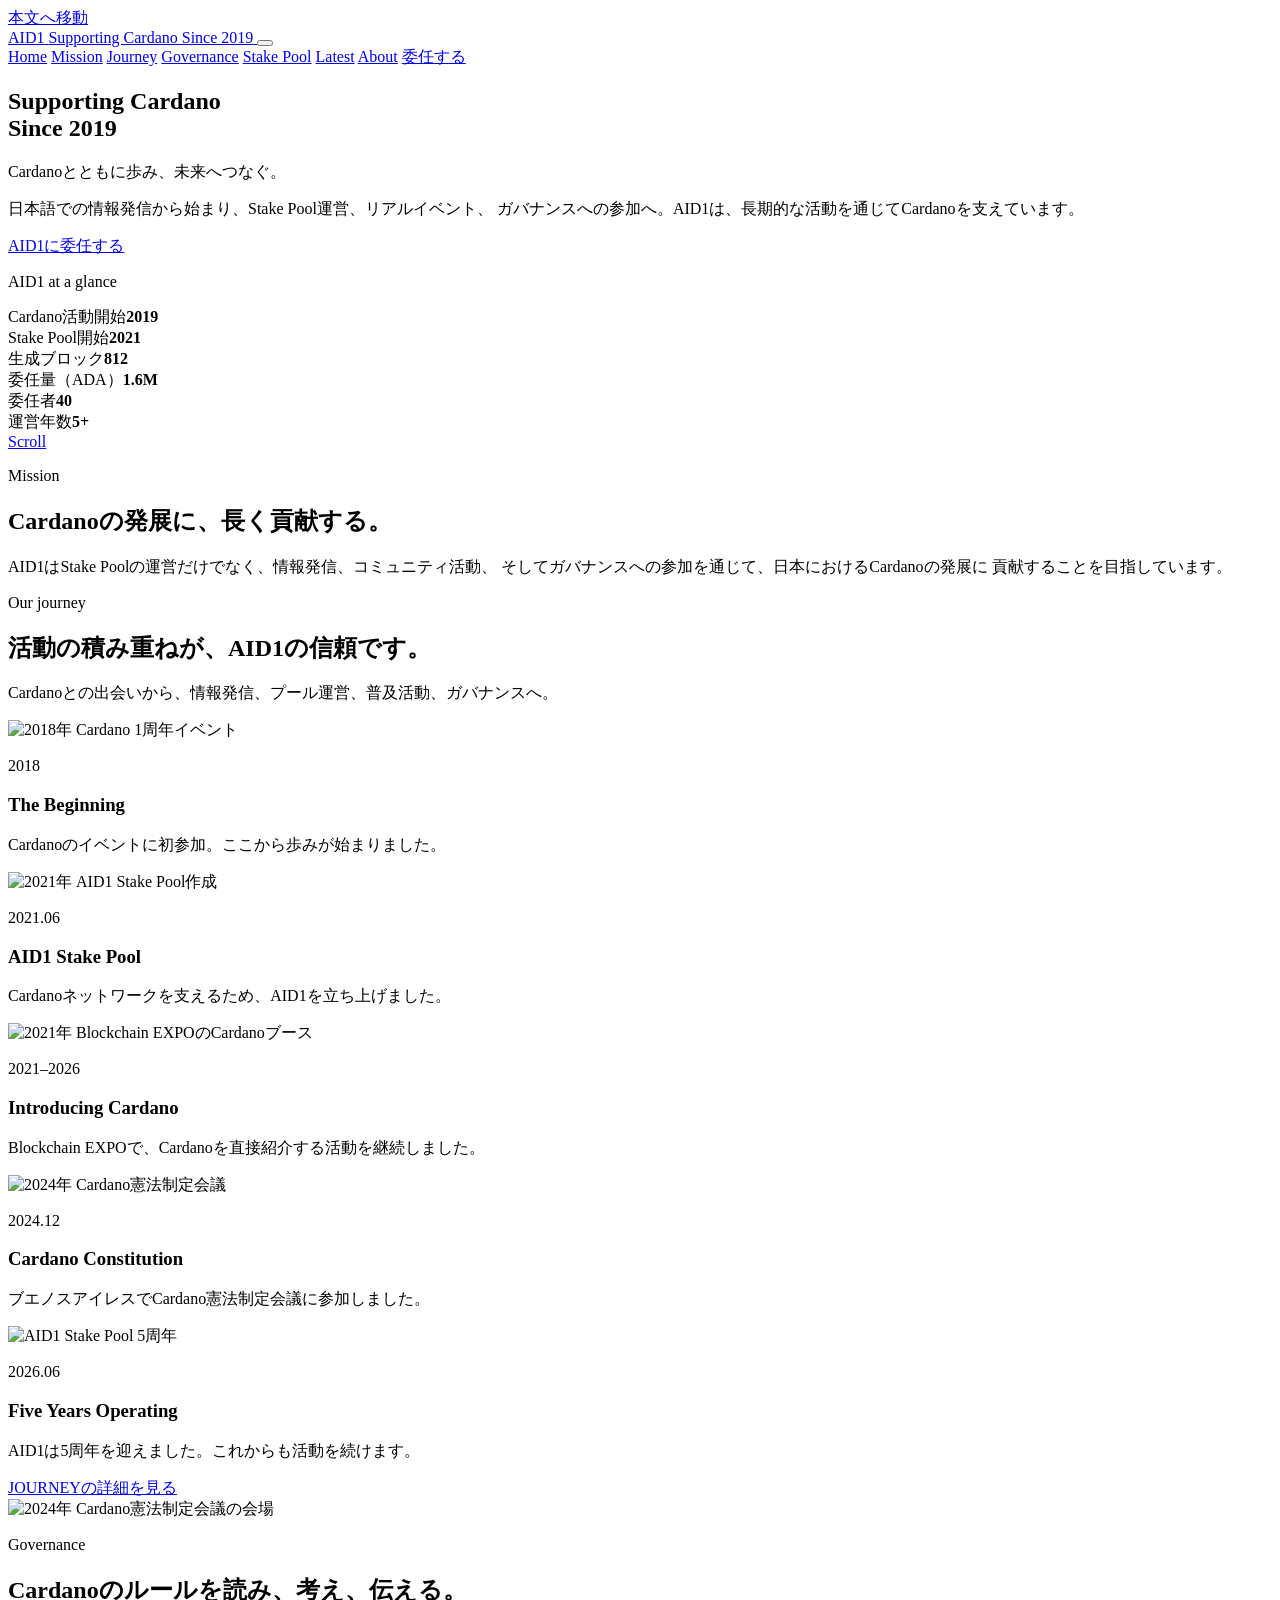
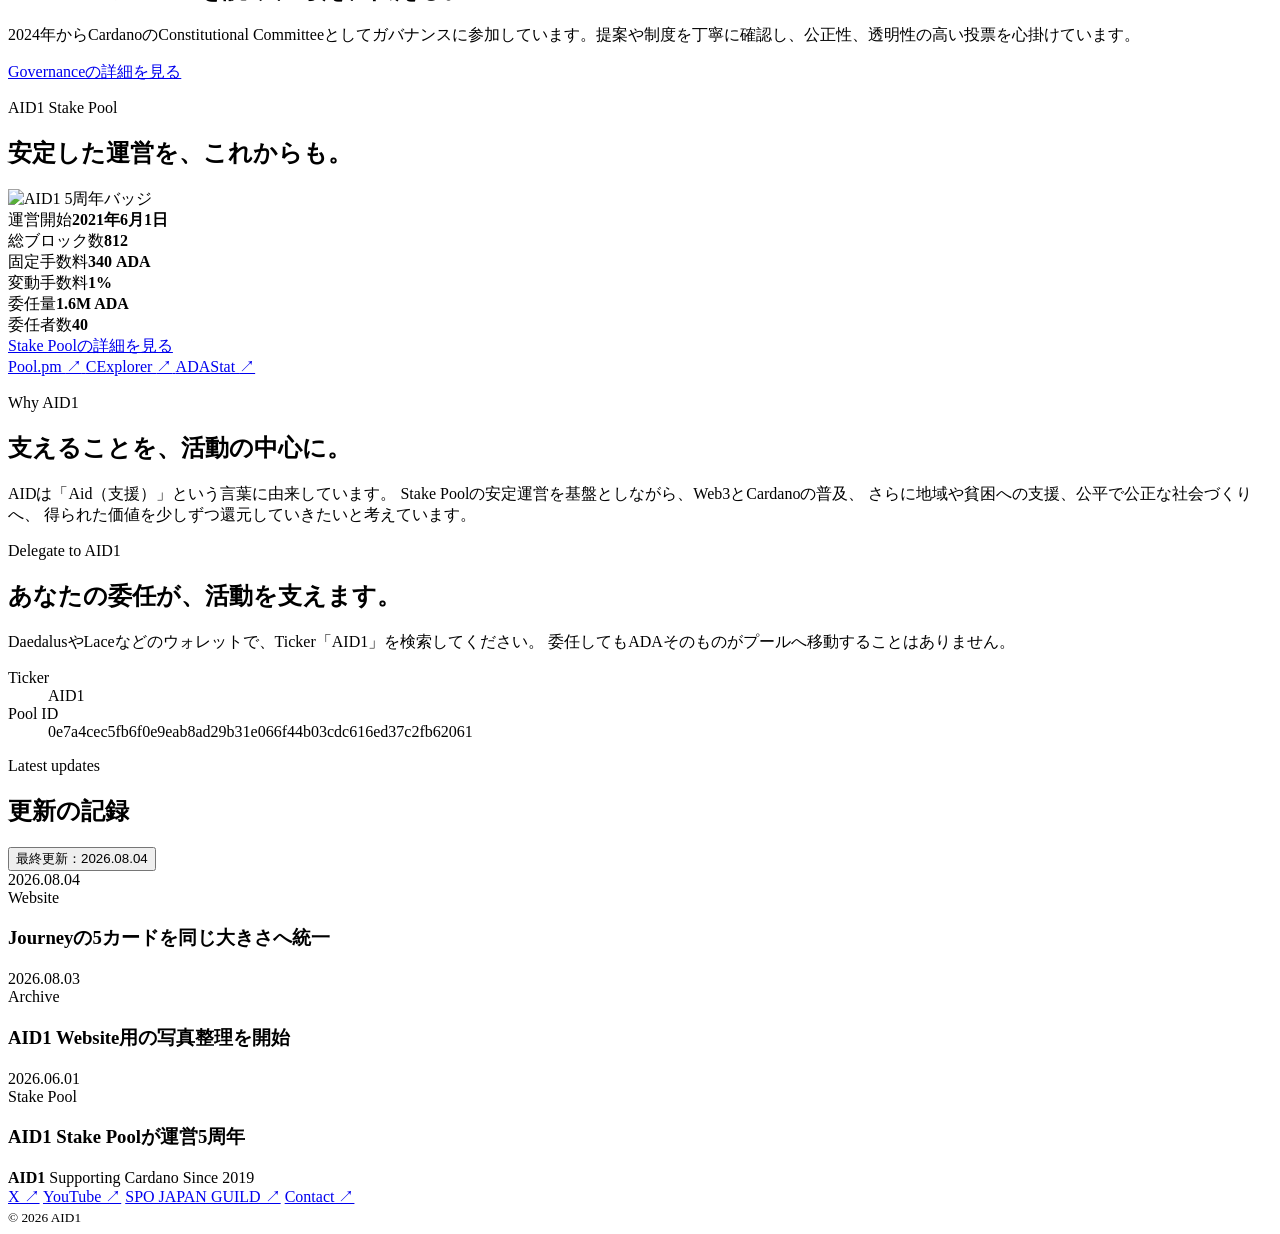
==== index.html @ ce52981e "Initial website upload" ====
<!doctype html>
<html lang="ja">
<head>
  <meta charset="utf-8">
  <meta name="viewport" content="width=device-width, initial-scale=1">
  <title>AID1 – Supporting Cardano Since 2019</title>
  <meta name="description" content="AID1は、Stake Pool運営、情報発信、コミュニティ活動、ガバナンスへの参加を通じて、日本におけるCardanoの発展に貢献します。">
  <meta name="theme-color" content="#06162f">
  <meta property="og:title" content="AID1 – Supporting Cardano Since 2019">
  <meta property="og:description" content="Cardanoとともに歩み、未来へつなぐ。">
  <meta property="og:type" content="website">
  <link rel="stylesheet" href="styles.css">
  <script defer src="script.js"></script>
</head>
<body class="home-v11">
  <a class="skip-link" href="#main">本文へ移動</a>

  <header class="site-header" data-header>
    <a class="brand" href="#top" aria-label="AID1 ホーム">
      <span class="brand-name">AID1</span>
      <span class="brand-tagline">Supporting Cardano Since 2019</span>
    </a>

    <button class="menu-button" type="button" aria-label="メニューを開く"
            aria-expanded="false" aria-controls="global-nav" data-menu-button>
      <span></span><span></span><span></span>
    </button>

        <nav class="global-nav" id="global-nav" aria-label="メインナビゲーション" data-nav>
      <a href="index.html" aria-current="page">Home</a>
      <a href="index.html#mission">Mission</a>
      <a href="journey.html">Journey</a>
      <a href="governance.html">Governance</a>
      <a href="stake-pool.html">Stake Pool</a>
      <a href="index.html#latest">Latest</a>
      <a href="about.html">About</a>
      <a class="nav-button" href="index.html#delegate">委任する</a>
    </nav>
  </header>

  <main id="main">
    <section class="hero" id="top">
      <div class="hero-atmosphere" aria-hidden="true"></div>
<div class="hero-content">
        <h1>Supporting Cardano<br><span>Since 2019</span></h1>
        <p class="hero-jp">Cardanoとともに歩み、未来へつなぐ。</p>
        <p class="hero-summary">
          日本語での情報発信から始まり、Stake Pool運営、リアルイベント、
          ガバナンスへの参加へ。AID1は、長期的な活動を通じてCardanoを支えています。
        </p>
        <div class="hero-actions">
          <a class="button button-outline" href="#delegate">AID1に委任する</a>
        </div>
      </div>

      <aside class="hero-stats" aria-label="AID1の主な実績">
        <p class="stats-title">AID1 at a glance</p>
        <div class="stats-grid">
          <div><span>Cardano活動開始</span><strong>2019</strong></div>
          <div><span>Stake Pool開始</span><strong>2021</strong></div>
          <div><span>生成ブロック</span><strong>812</strong></div>
          <div><span>委任量（ADA）</span><strong>1.6M</strong></div>
          <div><span>委任者</span><strong>40</strong></div>
          <div><span>運営年数</span><strong>5+</strong></div>
        </div>
      </aside>

      <a class="scroll-indicator" href="#story" aria-label="次のセクションへ">
        <span>Scroll</span><i></i>
      </a>
    </section>

<section class="section mission" id="mission">
      <div class="mission-grid">
        <div class="mission-heading reveal">
          <p class="overline">Mission</p>
          <h2>Cardanoの発展に、長く貢献する。</h2>
        </div>
        <div class="mission-copy reveal">
          <p>
            AID1はStake Poolの運営だけでなく、情報発信、コミュニティ活動、
            そしてガバナンスへの参加を通じて、日本におけるCardanoの発展に
            貢献することを目指しています。
          </p>
        </div>
      </div>
    </section>

<section class="section journey-preview" id="journey">
      <div class="section-heading reveal">
        <p class="overline overline-blue">Our journey</p>
        <h2>活動の積み重ねが、AID1の信頼です。</h2>
        <p>Cardanoとの出会いから、情報発信、プール運営、普及活動、ガバナンスへ。</p>
      </div>

      <div class="journey-scenes">
        <article class="scene scene-light journey-card journey-photo reveal">
          <div class="scene-image">
            <img src="assets/journey-2018-private.jpg" alt="2018年 Cardano 1周年イベント">
          </div>
          <div class="scene-copy">
            <p class="scene-year">2018</p>
            <h3>The Beginning</h3>
            <p>Cardanoのイベントに初参加。ここから歩みが始まりました。</p>
          </div>
        </article>

        <article class="scene scene-dark journey-card journey-badge reveal">
          <div class="scene-image">
            <img src="assets/pool-created-2021.jpg" alt="2021年 AID1 Stake Pool作成">
          </div>
          <div class="scene-copy">
            <p class="scene-year">2021.06</p>
            <h3>AID1 Stake Pool</h3>
            <p>Cardanoネットワークを支えるため、AID1を立ち上げました。</p>
          </div>
        </article>

        <article class="scene scene-light journey-card journey-photo reveal">
          <div class="scene-image scene-image-wide">
            <img src="assets/expo-2021-booth-faces-softblur.jpeg" alt="2021年 Blockchain EXPOのCardanoブース">
          </div>
          <div class="scene-copy">
            <p class="scene-year">2021–2026</p>
            <h3>Introducing Cardano</h3>
            <p>Blockchain EXPOで、Cardanoを直接紹介する活動を継続しました。</p>
          </div>
        </article>

        <article class="scene scene-dark journey-card journey-photo reveal">
          <div class="scene-image scene-image-wide">
            <img src="assets/constitution-vote-2024-original.jpeg" alt="2024年 Cardano憲法制定会議">
          </div>
          <div class="scene-copy">
            <p class="scene-year">2024.12</p>
            <h3>Cardano Constitution</h3>
            <p>ブエノスアイレスでCardano憲法制定会議に参加しました。</p>
          </div>
        </article>

        <article class="scene scene-light journey-card journey-badge reveal">
          <div class="scene-image">
            <img src="assets/pool-5years-2026.jpg" alt="AID1 Stake Pool 5周年">
          </div>
          <div class="scene-copy">
            <p class="scene-year">2026.06</p>
            <h3>Five Years Operating</h3>
            <p>AID1は5周年を迎えました。これからも活動を続けます。</p>
          </div>
        </article>
      </div>
    
      <div class="journey-more reveal">
        <a class="button button-dark" href="journey.html">JOURNEYの詳細を見る</a>
      </div>
</section>

    

    

    

    


    <section class="section governance-teaser" id="governance">
      <div class="governance-teaser-grid reveal">
        <div class="governance-teaser-image">
          <img src="assets/constitution-vote-2024-original.jpeg" alt="2024年 Cardano憲法制定会議の会場">
        </div>
        <div class="governance-teaser-copy">
          <p class="overline overline-blue">Governance</p>
          <h2>Cardanoのルールを読み、考え、伝える。</h2>
          <p>
            2024年からCardanoのConstitutional Committeeとしてガバナンスに参加しています。提案や制度を丁寧に確認し、公正性、透明性の高い投票を心掛けています。
          </p>
          <a class="button button-dark" href="governance.html">Governanceの詳細を見る</a>
        </div>
      </div>
    </section>

    <section class="section pool" id="pool">
      <div class="pool-heading reveal">
        <div>
          <p class="overline overline-blue">AID1 Stake Pool</p>
          <h2>安定した運営を、これからも。</h2>
        </div>
        <img src="assets/pool-5years-2026.jpg" alt="AID1 5周年バッジ">
      </div>

      <div class="pool-metrics reveal">
        <div><span>運営開始</span><strong>2021年6月1日</strong></div>
        <div><span>総ブロック数</span><strong>812</strong></div>
        <div><span>固定手数料</span><strong>340 ADA</strong></div>
        <div><span>変動手数料</span><strong>1%</strong></div>
        <div><span>委任量</span><strong>1.6M ADA</strong></div>
        <div><span>委任者数</span><strong>40</strong></div>
      </div>

      <div class="pool-detail-link reveal">
        <a class="button button-dark" href="stake-pool.html">Stake Poolの詳細を見る</a>
      </div>

      <div class="external-links reveal">
        <a href="https://pool.pm/pool1peayemzlkmcwn64c455mx8sxdaztq0xuv9hdxlp0kcsxz57up3z" target="_blank" rel="noopener">
          Pool.pm <span>↗</span>
        </a>
        <a href="https://cexplorer.io/pool/pool1peayemzlkmcwn64c455mx8sxdaztq0xuv9hdxlp0kcsxz57up3z" target="_blank" rel="noopener">
          CExplorer <span>↗</span>
        </a>
        <a href="https://adastat.net/pools/0e7a4cec5fb6f0e9eab8ad29b31e066f44b03cdc616ed37c2fb62061" target="_blank" rel="noopener">
          ADAStat <span>↗</span>
        </a>
      </div>
    </section>

<section class="section why-aid1" id="why">
      <div class="why-card reveal">
        <div>
          <p class="overline overline-blue">Why AID1</p>
          <h2>支えることを、活動の中心に。</h2>
        </div>
        <div>
          <p>
            AIDは「Aid（支援）」という言葉に由来しています。
            Stake Poolの安定運営を基盤としながら、Web3とCardanoの普及、
            さらに地域や貧困への支援、公平で公正な社会づくりへ、
            得られた価値を少しずつ還元していきたいと考えています。
          </p>
        </div>
      </div>
    </section>

    

    

    
  

<section class="section delegate" id="delegate">
      <div class="delegate-inner reveal">
        <div>
          <p class="overline">Delegate to AID1</p>
          <h2>あなたの委任が、活動を支えます。</h2>
          <p>
            DaedalusやLaceなどのウォレットで、Ticker「AID1」を検索してください。
            委任してもADAそのものがプールへ移動することはありません。
          </p>
        </div>

        <div class="delegate-details">
          <dl>
            <div><dt>Ticker</dt><dd>AID1</dd></div>
            <div>
              <dt>Pool ID</dt>
              <dd>0e7a4cec5fb6f0e9eab8ad29b31e066f44b03cdc616ed37c2fb62061</dd>
            </div>
          </dl>
        </div>
      </div>
    </section>

<section class="section latest" id="latest">
      <div class="latest-header reveal">
        <div>
          <p class="overline overline-blue">Latest updates</p>
          <h2>更新の記録</h2>
        </div>
        <button class="history-button" type="button" data-history-open>
          最終更新：2026.08.04
        </button>
      </div>

      <div class="update-list">
        <article class="update-item reveal">
          <time datetime="2026-08-04">2026.08.04</time>
          <div><span>Website</span><h3>Journeyの5カードを同じ大きさへ統一</h3></div>
        </article>
        <article class="update-item reveal">
          <time datetime="2026-08-03">2026.08.03</time>
          <div><span>Archive</span><h3>AID1 Website用の写真整理を開始</h3></div>
        </article>
        <article class="update-item reveal">
          <time datetime="2026-06-01">2026.06.01</time>
          <div><span>Stake Pool</span><h3>AID1 Stake Poolが運営5周年</h3></div>
        </article>
      </div>
    </section>
</main>

  <footer class="footer">
    <div class="footer-brand">
      <strong>AID1</strong>
      <span>Supporting Cardano Since 2019</span>
    </div>
    <div class="footer-links">
      <a href="https://x.com/shuwaku2" target="_blank" rel="noopener">X ↗</a>
      <a href="https://www.youtube.com/channel/UC-I6QtYNZDnPlsbpNulwnJg" target="_blank" rel="noopener">YouTube ↗</a>
      <a href="https://spojapanguild.net/" target="_blank" rel="noopener">SPO JAPAN GUILD ↗</a>
      <a href="https://docs.google.com/forms/d/1nCyrLJKJ9_V_k_ci-O0uqZuv5RLk3QEMDrqTCii9G8w/edit" target="_blank" rel="noopener">Contact ↗</a>
    </div>
    <small>© 2026 AID1</small>
  </footer>

  <dialog class="history-dialog" data-history-dialog>
    <div class="dialog-header">
      <div>
        <p class="overline overline-blue">Update history</p>
        <h2>更新履歴</h2>
      </div>
      <button type="button" class="dialog-close" aria-label="閉じる" data-history-close>×</button>
    </div>
    <ol>
      <li><time>2026.08.04</time><span>Journeyの5カードを同じ大きさへ統一</span></li>
      <li><time>2026.08.03</time><span>サイト構成と写真管理方針を確定</span></li>
      <li><time>2026.08.01</time><span>AID1 Website Projectを開始</span></li>
    </ol>
  </dialog>
</body>
</html>
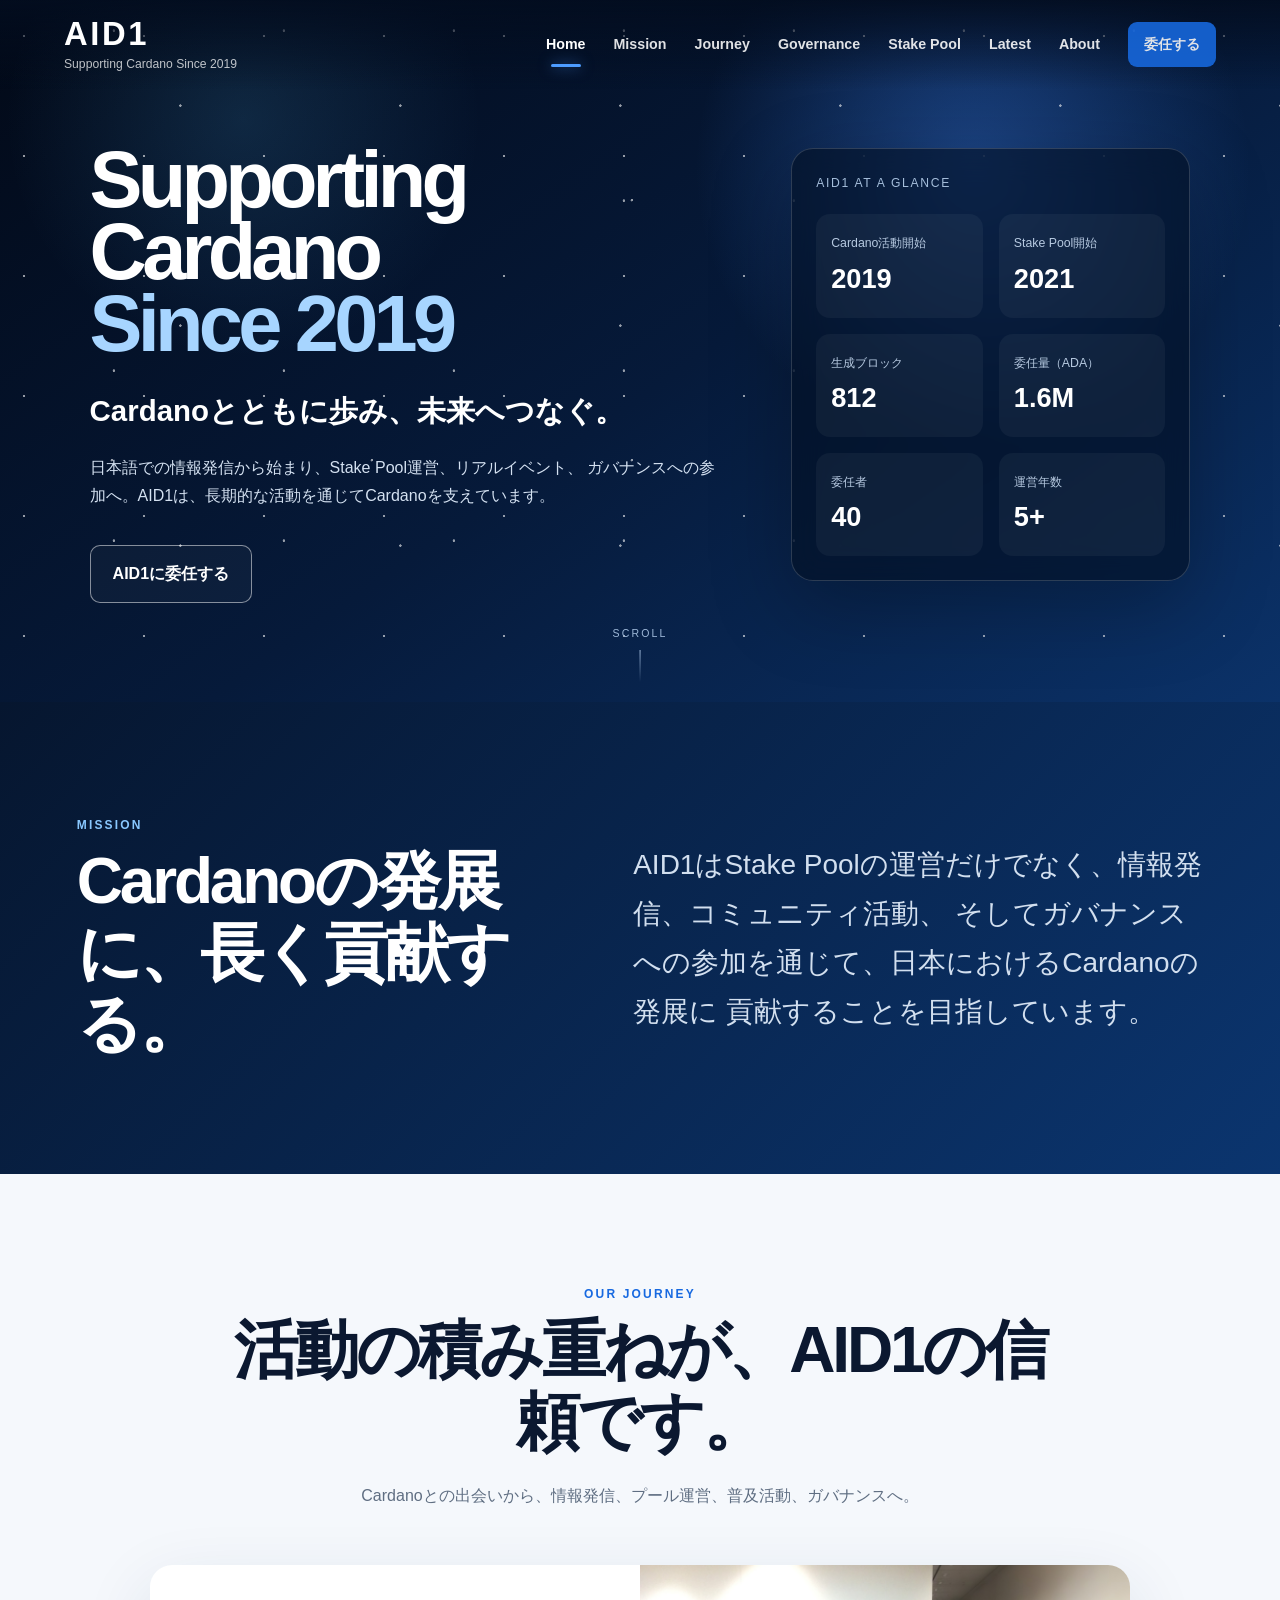
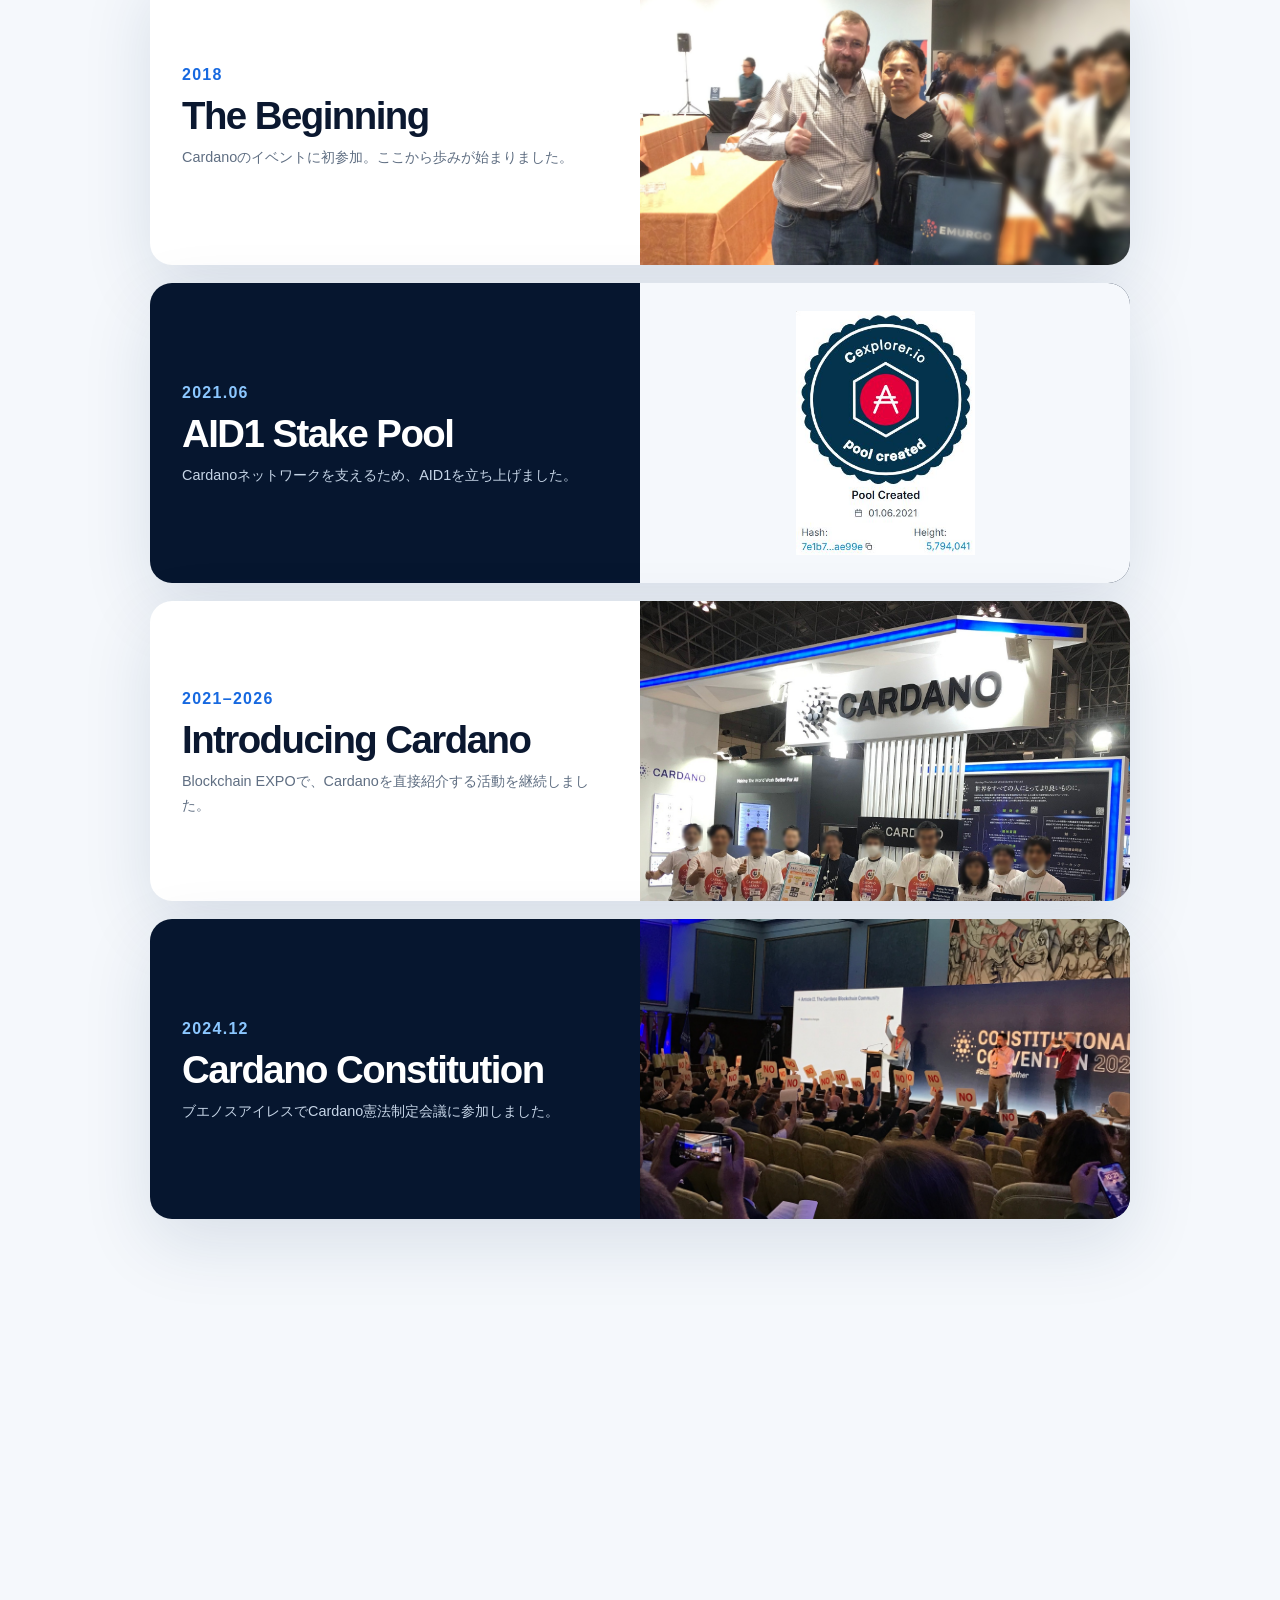
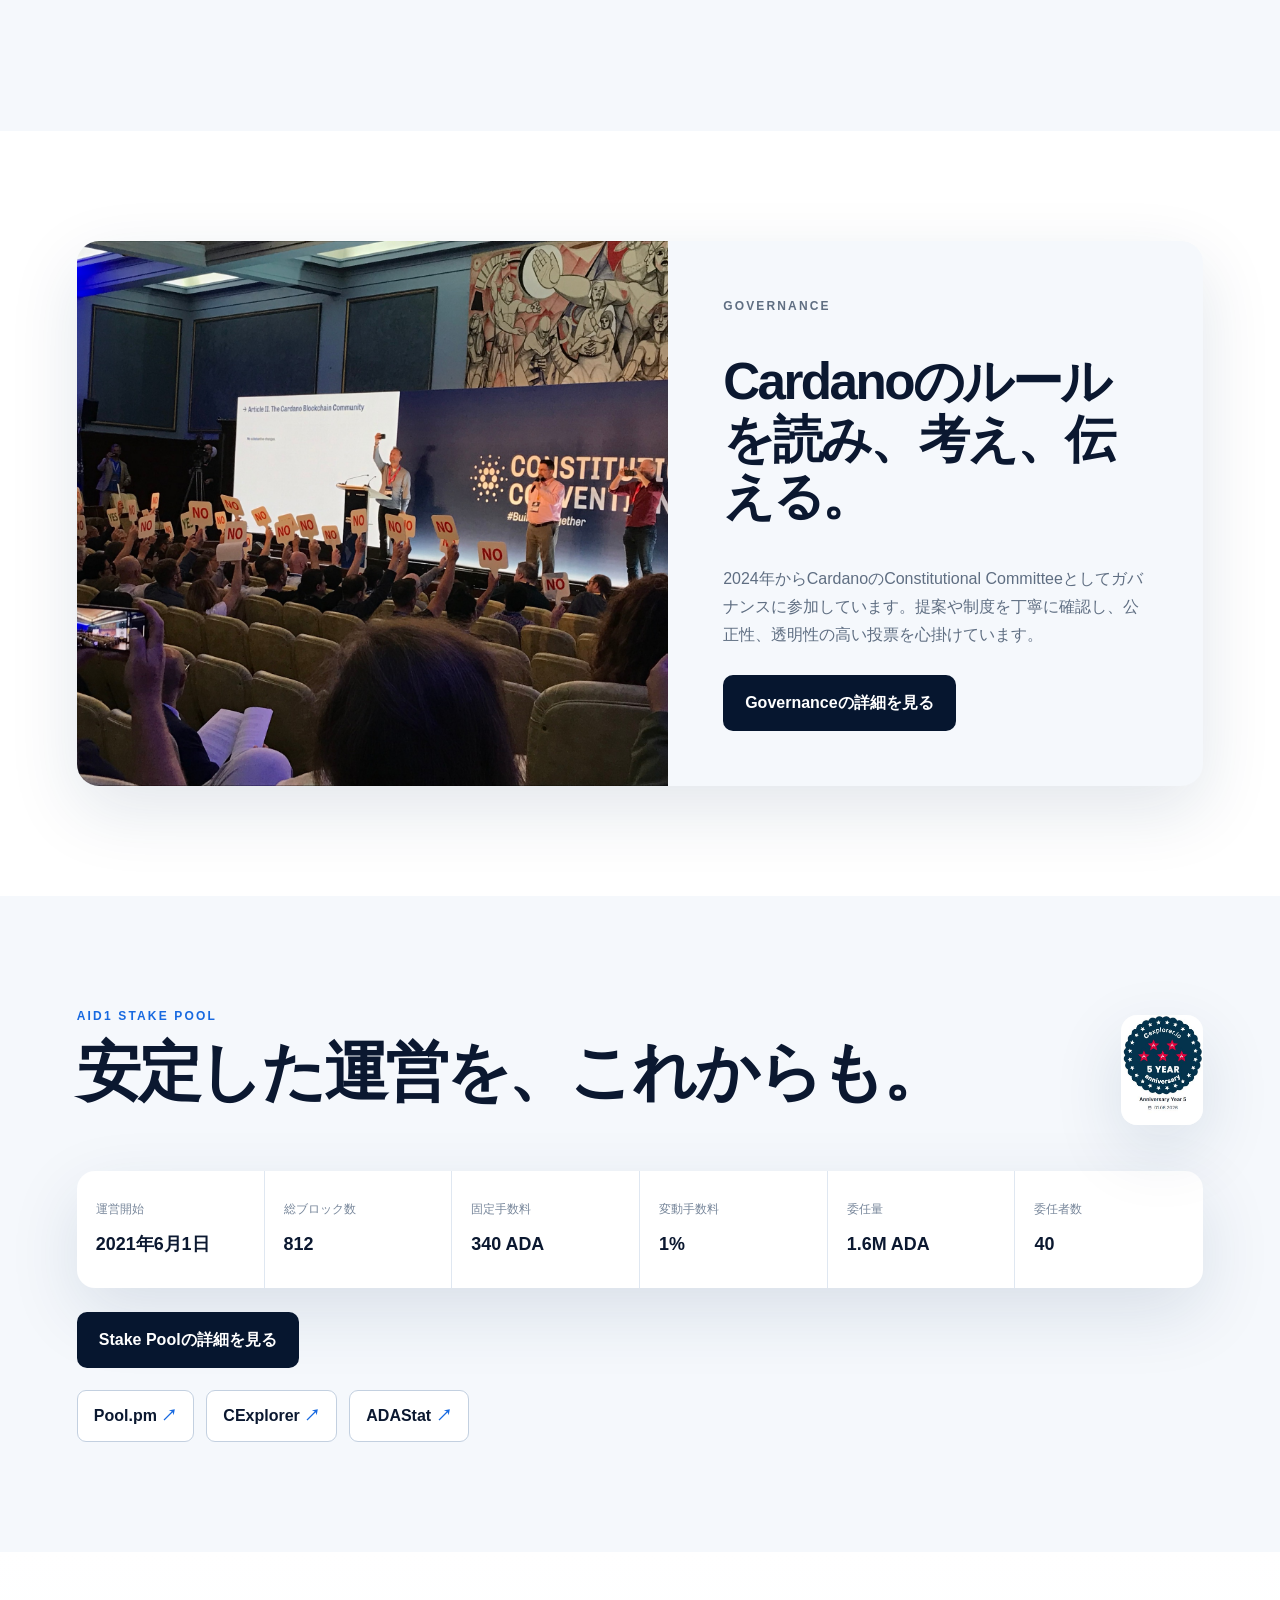
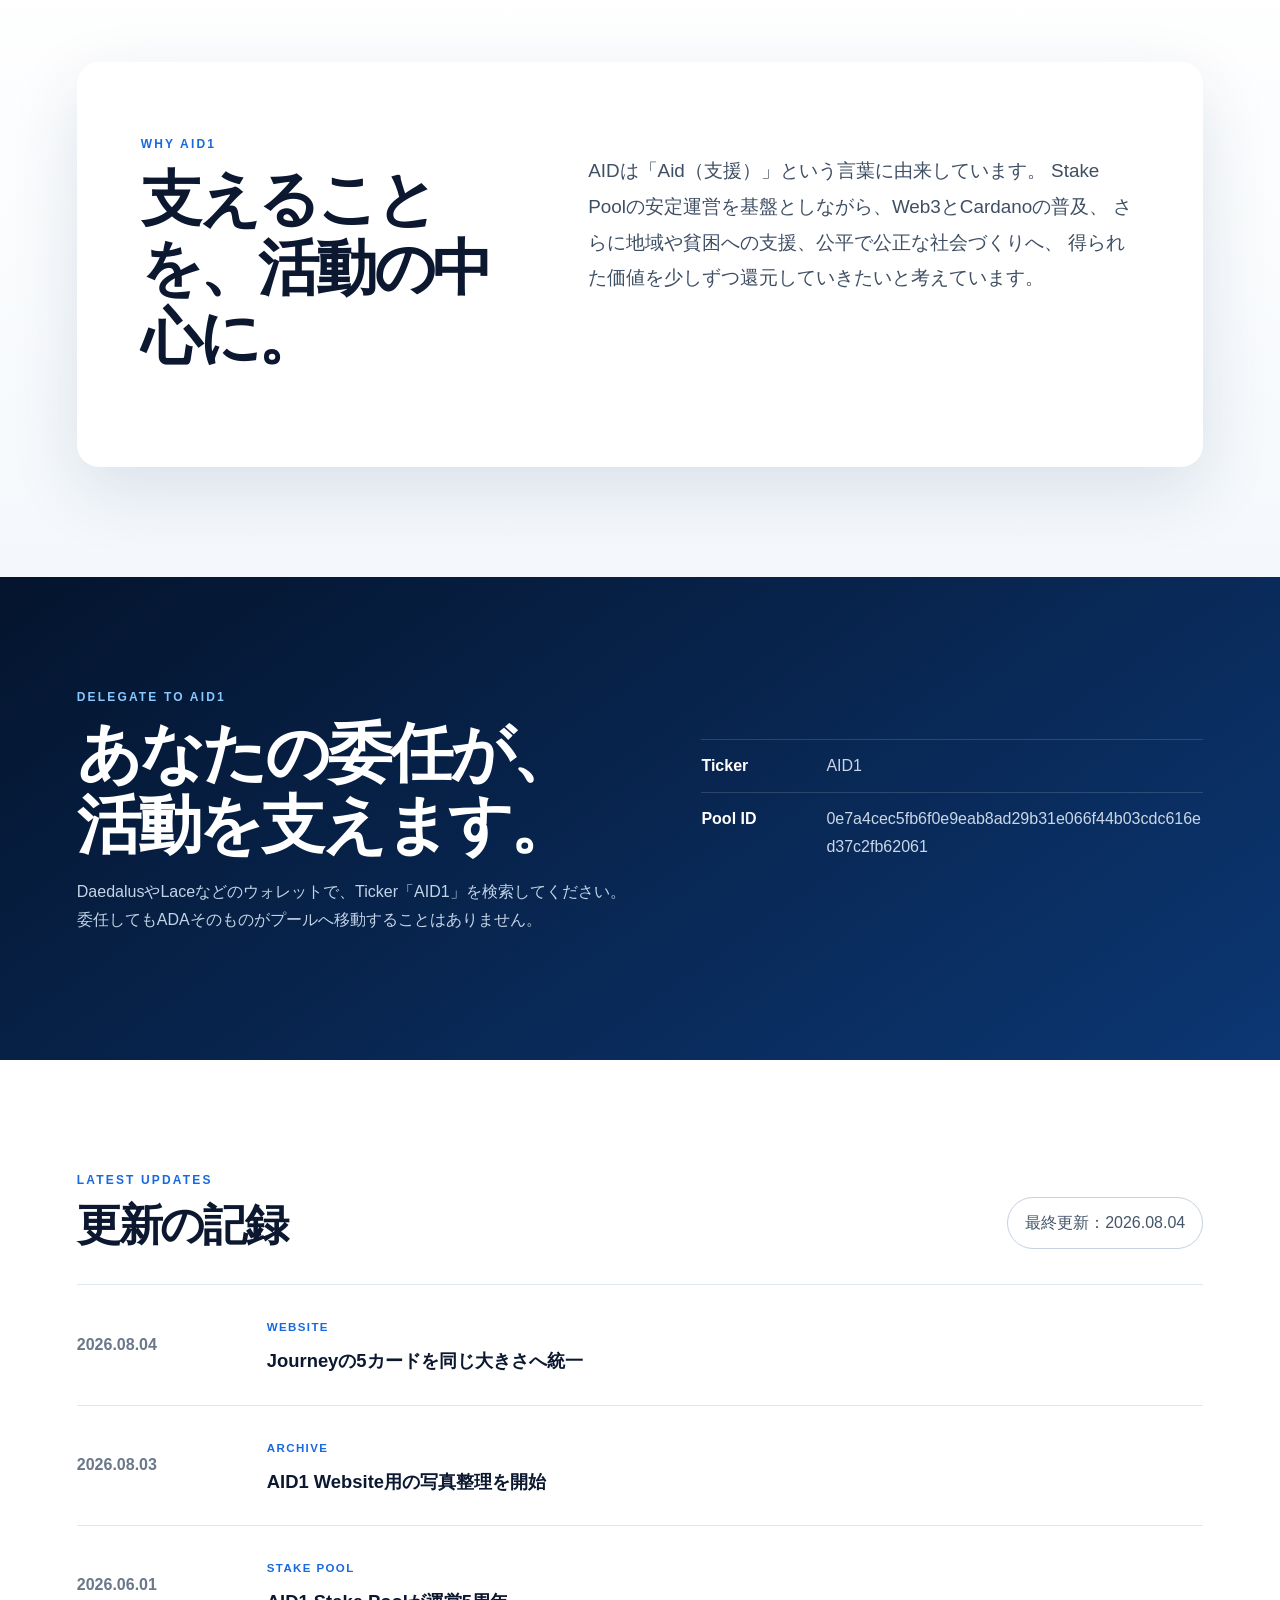
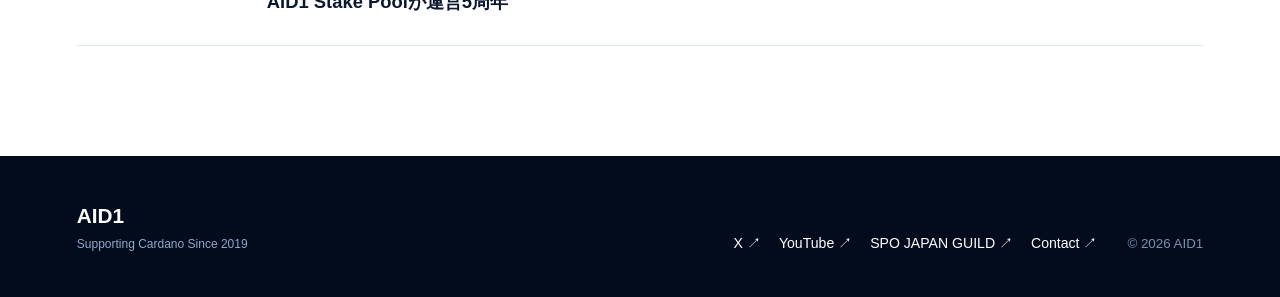
==== commit d10526e5: "Update website to v5.5" ====
--- a/index.html
+++ b/index.html
@@ -58,9 +58,9 @@
         <div class="stats-grid">
           <div><span>Cardano活動開始</span><strong>2019</strong></div>
           <div><span>Stake Pool開始</span><strong>2021</strong></div>
-          <div><span>生成ブロック</span><strong>812</strong></div>
-          <div><span>委任量（ADA）</span><strong>1.6M</strong></div>
-          <div><span>委任者</span><strong>40</strong></div>
+          <div><span>生成ブロック</span><strong id="home-metric-blocks">812</strong></div>
+          <div><span>委任量（ADA）</span><strong id="home-metric-live-stake">1.6M</strong></div>
+          <div><span>委任者</span><strong id="home-metric-delegators">40</strong></div>
           <div><span>運営年数</span><strong>5+</strong></div>
         </div>
       </aside>
@@ -318,5 +318,48 @@
       <li><time>2026.08.01</time><span>AID1 Website Projectを開始</span></li>
     </ol>
   </dialog>
+<script>
+(function(){
+  const setText = (id, value) => {
+    const el = document.getElementById(id);
+    if (el && value !== undefined && value !== null && value !== "") {
+      el.textContent = value;
+    }
+  };
+
+  const lovelaceToAdaShort = value => {
+    const n = Number(value) / 1000000;
+    if (!Number.isFinite(n)) return null;
+    if (n >= 1000000) {
+      return (n / 1000000).toFixed(2).replace(/\.?0+$/,"") + "M";
+    }
+    if (n >= 1000) {
+      return (n / 1000).toFixed(1).replace(/\.0$/,"") + "K";
+    }
+    return Math.round(n).toLocaleString("ja-JP");
+  };
+
+  async function loadHomePoolData(){
+    try{
+      const response = await fetch("pool-data.json?ts=" + Date.now(), {cache:"no-store"});
+      if (!response.ok) throw new Error("HTTP " + response.status);
+
+      const d = await response.json();
+
+      setText("home-metric-blocks", d.block_count);
+      if (d.live_stake != null) {
+        setText("home-metric-live-stake", lovelaceToAdaShort(d.live_stake));
+      }
+      if (d.live_delegators != null) {
+        setText("home-metric-delegators", d.live_delegators);
+      }
+    } catch (e) {
+      // Keep the static fallback values already written in index.html.
+    }
+  }
+
+  loadHomePoolData();
+})();
+</script>
 </body>
 </html>
--- a/styles.css
+++ b/styles.css
@@ -0,0 +1,2136 @@
+:root{
+  --navy:#06162f;
+  --navy-2:#0a2a59;
+  --blue:#1769e0;
+  --blue-light:#9dceff;
+  --ink:#0b1830;
+  --muted:#5f6e82;
+  --line:#dfe7f1;
+  --soft:#f5f8fc;
+  --white:#ffffff;
+  --max:1240px;
+  --shadow:0 24px 70px rgba(18,48,89,.12);
+}
+*{box-sizing:border-box}
+html{scroll-behavior:smooth}
+body{
+  margin:0;
+  background:#fff;
+  color:var(--ink);
+  font-family:"Noto Sans JP","Yu Gothic UI","Yu Gothic","Hiragino Kaku Gothic ProN",Inter,Arial,sans-serif;
+  line-height:1.75;
+  -webkit-font-smoothing:antialiased;
+}
+img{max-width:100%;display:block}
+a{color:inherit;text-decoration:none}
+button{font:inherit}
+.skip-link{
+  position:fixed;left:1rem;top:-4rem;z-index:1000;
+  padding:.7rem 1rem;background:#fff;color:#000;border-radius:.5rem;
+}
+.skip-link:focus{top:1rem}
+.site-header{
+  position:fixed;inset:0 0 auto 0;z-index:100;
+  display:flex;align-items:center;justify-content:space-between;
+  padding:16px 5vw;color:#fff;
+  background:linear-gradient(to bottom,rgba(3,13,31,.9),rgba(3,13,31,0));
+  transition:.3s ease;
+}
+.site-header.scrolled{
+  background:rgba(4,18,42,.94);
+  backdrop-filter:blur(14px);
+  box-shadow:0 10px 30px rgba(0,0,0,.15);
+}
+.brand{display:flex;flex-direction:column;line-height:1.1}
+.brand-name{font-size:1.5rem;font-weight:800;letter-spacing:.08em}
+.brand-tagline{font-size:.69rem;opacity:.74;margin-top:5px}
+.global-nav{display:flex;align-items:center;gap:28px;font-size:.89rem;font-weight:600}
+.global-nav a{opacity:.88;transition:.2s}
+.global-nav a:hover{opacity:1;color:var(--blue-light)}
+.nav-button{padding:10px 16px;border-radius:9px;background:var(--blue);color:#fff!important}
+.menu-button{display:none;border:0;background:transparent;padding:8px}
+.menu-button span{display:block;width:24px;height:2px;background:#fff;margin:5px 0}
+.hero{
+  position:relative;min-height:100vh;overflow:hidden;
+  display:grid;grid-template-columns:minmax(0,1.25fr) minmax(310px,.75fr);
+  align-items:center;gap:70px;
+  padding:120px 7vw 90px;color:#fff;
+  background:
+    radial-gradient(circle at 76% 24%,rgba(63,137,255,.38),transparent 25%),
+    radial-gradient(circle at 19% 17%,rgba(87,191,255,.14),transparent 20%),
+    linear-gradient(145deg,#020917 0%,#061a3a 53%,#0b3269 100%);
+}
+.hero-atmosphere{
+  position:absolute;inset:0;opacity:.58;
+  background-image:
+    radial-gradient(circle at 20% 30%,#fff 0 1px,transparent 1.5px),
+    radial-gradient(circle at 67% 18%,#fff 0 1px,transparent 1.5px),
+    radial-gradient(circle at 82% 48%,#fff 0 1px,transparent 1.5px),
+    radial-gradient(circle at 43% 77%,#fff 0 1px,transparent 1.5px);
+  background-size:120px 120px,170px 170px,220px 220px,260px 260px;
+}
+.hero-mountain{
+  position:absolute;left:-6%;right:-6%;bottom:-13%;height:54%;
+  background:
+    linear-gradient(154deg,transparent 49.2%,rgba(26,74,133,.44) 49.4%,rgba(1,8,22,.98) 50%) left/61% 100% no-repeat,
+    linear-gradient(206deg,transparent 49.2%,rgba(45,101,164,.34) 49.4%,rgba(1,8,22,.98) 50%) right/63% 100% no-repeat;
+  filter:drop-shadow(0 -10px 70px rgba(38,112,222,.18));
+}
+.hero-content,.hero-stats{position:relative;z-index:2}
+.overline{
+  margin:0;
+  color:#89c8ff;font-size:.75rem;font-weight:800;
+  letter-spacing:.18em;text-transform:uppercase;
+}
+.overline-blue{color:var(--blue)}
+.hero h1{
+  margin:18px 0 24px;
+  font-family:Inter,"Segoe UI",Arial,sans-serif;
+  font-size:clamp(4rem,8vw,8.2rem);
+  line-height:.91;letter-spacing:-.06em;
+}
+.hero h1 span{color:#a7d5ff}
+.hero-jp{margin:0 0 18px;font-size:clamp(1.35rem,2.3vw,2rem);font-weight:700}
+.hero-summary{max-width:720px;color:#d4e1f1}
+.hero-actions{display:flex;gap:14px;flex-wrap:wrap;margin-top:35px}
+.button{
+  display:inline-flex;align-items:center;justify-content:center;
+  padding:14px 22px;border-radius:10px;font-weight:800;
+  transition:transform .2s ease,box-shadow .2s ease;
+}
+.button:hover{transform:translateY(-2px)}
+.button-primary{background:var(--blue);color:#fff;box-shadow:0 14px 34px rgba(23,105,224,.34)}
+.button-outline{border:1px solid rgba(255,255,255,.5);color:#fff;background:rgba(255,255,255,.03)}
+.hero-stats{
+  padding:28px;border-radius:22px;
+  background:rgba(3,15,35,.62);
+  border:1px solid rgba(255,255,255,.16);
+  backdrop-filter:blur(16px);box-shadow:0 25px 80px rgba(0,0,0,.26);
+}
+.stats-title{margin:0 0 20px;color:#a5bedb;font-size:.76rem;letter-spacing:.14em;text-transform:uppercase}
+.stats-grid{display:grid;grid-template-columns:repeat(2,1fr);gap:16px}
+.stats-grid div{padding:18px;border-radius:14px;background:rgba(255,255,255,.045)}
+.stats-grid strong{display:block;font-size:1.7rem}
+.stats-grid span{display:block;margin-top:4px;color:#b7cae1;font-size:.77rem}
+.scroll-indicator{
+  position:absolute;z-index:2;left:50%;bottom:20px;transform:translateX(-50%);
+  display:flex;flex-direction:column;align-items:center;gap:8px;
+  color:#9eb8d8;font-size:.66rem;letter-spacing:.2em;text-transform:uppercase;
+}
+.scroll-indicator i{display:block;width:1px;height:32px;background:linear-gradient(#9eb8d8,transparent)}
+.section{padding:110px 6vw}
+.section-center{max-width:920px;margin:0 auto;text-align:center}
+.section h2{
+  margin:10px 0 24px;
+  font-family:Inter,"Segoe UI",Arial,sans-serif;
+  font-size:clamp(2.5rem,5vw,5.2rem);
+  line-height:1.12;letter-spacing:-.05em;
+}
+.large-copy{font-size:1.1rem;color:#46566a}
+.principles{
+  width:min(var(--max),100%);margin:65px auto 0;
+  display:grid;grid-template-columns:repeat(4,1fr);gap:18px;
+}
+.principle{padding:30px 26px;border-top:2px solid var(--blue)}
+.principle span{color:var(--blue);font-weight:800}
+.principle h3{font-family:Inter,Arial,sans-serif;margin:12px 0 9px}
+.principle p{margin:0;color:var(--muted);font-size:.92rem}
+.journey-preview{background:var(--soft)}
+.section-heading{max-width:850px;margin:0 auto 55px;text-align:center}
+.section-heading>p:last-child{color:var(--muted)}
+.journey-scenes{width:min(1160px,100%);margin:0 auto;display:grid;gap:30px}
+.scene{
+  display:grid;grid-template-columns:1.1fr .9fr;min-height:430px;
+  border-radius:22px;overflow:hidden;box-shadow:var(--shadow);
+}
+.scene:nth-child(even){grid-template-columns:.9fr 1.1fr}
+.scene:nth-child(even) .scene-image{order:2}
+.scene-light{background:#fff}
+.scene-dark{background:var(--navy);color:#fff}
+.scene-image{min-height:430px;background:#dce6f2}
+.scene-image img{width:100%;height:100%;object-fit:cover}
+.scene-image-wide img{object-position:center center}
+.scene-copy{display:flex;flex-direction:column;justify-content:center;padding:50px}
+.scene-year{margin:0;color:var(--blue);font-weight:800;letter-spacing:.08em}
+.scene-dark .scene-year{color:#8bc7ff}
+.scene-copy h3{
+  margin:8px 0 15px;font-family:Inter,Arial,sans-serif;
+  font-size:clamp(2rem,4vw,3.7rem);line-height:1.05;letter-spacing:-.04em;
+}
+.scene-copy p:last-child{margin:0;color:var(--muted)}
+.scene-dark .scene-copy p:last-child{color:#c6d5e7}
+.mission{background:linear-gradient(135deg,var(--navy),#0b356f);color:#fff}
+.mission-grid{width:min(var(--max),100%);margin:0 auto;display:grid;grid-template-columns:.9fr 1.1fr;gap:90px;align-items:center}
+.mission-heading h2{margin-bottom:0}
+.mission-copy p{font-size:clamp(1.2rem,2.2vw,1.75rem);color:#d2dfef}
+.why-aid1{background:#fff}
+.why-card{
+  width:min(var(--max),100%);margin:0 auto;padding:60px;
+  display:grid;grid-template-columns:.8fr 1.2fr;gap:80px;
+  border:1px solid var(--line);border-radius:22px;background:#fff;
+}
+.why-card h2{font-size:clamp(2.2rem,4vw,4rem)}
+.why-card>div:last-child>p:first-child{font-size:1.08rem;color:#3f4f64}
+.small-note{color:#7a8797;font-size:.83rem}
+.pool{background:var(--soft)}
+.pool-heading{width:min(var(--max),100%);margin:0 auto 38px;display:flex;align-items:center;justify-content:space-between;gap:30px}
+.pool-heading img{width:128px;border-radius:16px;box-shadow:var(--shadow)}
+.pool-metrics{
+  width:min(var(--max),100%);margin:0 auto;
+  display:grid;grid-template-columns:repeat(6,1fr);
+  overflow:hidden;border-radius:18px;background:#fff;box-shadow:var(--shadow);
+}
+.pool-metrics div{padding:28px 19px;border-right:1px solid var(--line)}
+.pool-metrics div:last-child{border-right:0}
+.pool-metrics span{display:block;color:#78879b;font-size:.77rem}
+.pool-metrics strong{display:block;margin-top:8px;font-size:1.12rem}
+.external-links{width:min(var(--max),100%);margin:22px auto 0;display:flex;gap:12px}
+.external-links a{padding:11px 16px;border:1px solid #c3d0e0;border-radius:9px;background:#fff;font-weight:700}
+.external-links span{color:var(--blue)}
+.latest-header{
+  width:min(var(--max),100%);margin:0 auto 35px;
+  display:flex;align-items:end;justify-content:space-between;gap:30px;
+}
+.latest-header h2{margin-bottom:0}
+.history-button{border:1px solid #c6d2e0;background:#fff;border-radius:999px;padding:11px 17px;cursor:pointer;color:#44556a}
+.update-list{width:min(var(--max),100%);margin:0 auto;border-top:1px solid var(--line)}
+.update-item{
+  display:grid;grid-template-columns:160px 1fr;gap:30px;
+  align-items:center;padding:27px 0;border-bottom:1px solid var(--line);
+}
+.update-item time{font-weight:700;color:#6a788a}
+.update-item span{font-size:.72rem;color:var(--blue);font-weight:800;text-transform:uppercase;letter-spacing:.12em}
+.update-item h3{margin:5px 0 0;font-size:1.15rem}
+.delegate{background:linear-gradient(145deg,#04142d,#0c3773);color:#fff}
+.delegate-inner{width:min(var(--max),100%);margin:0 auto;display:grid;grid-template-columns:1.05fr .95fr;gap:70px;align-items:center}
+.delegate-inner h2{margin:10px 0}
+.delegate-inner>div:first-child>p:last-child{color:#c4d4e7}
+.delegate-details dl{margin:0 0 25px}
+.delegate-details dl div{display:grid;grid-template-columns:110px 1fr;gap:15px;padding:12px 0;border-top:1px solid rgba(255,255,255,.14)}
+.delegate-details dt{font-weight:800}
+.delegate-details dd{margin:0;word-break:break-all;color:#cad7e7}
+.thank-you{background:#fff}
+.footer{
+  padding:42px 6vw;background:#020c1d;color:#fff;
+  display:grid;grid-template-columns:1fr auto auto;gap:30px;align-items:end;
+}
+.footer-brand{display:flex;flex-direction:column}
+.footer-brand strong{font-size:1.3rem}
+.footer-brand span{color:#8fa9c9;font-size:.75rem}
+.footer-links{display:flex;gap:18px;flex-wrap:wrap;font-size:.88rem}
+.footer small{color:#7b91ad}
+.history-dialog{
+  width:min(650px,calc(100% - 32px));border:0;border-radius:18px;padding:30px;
+  color:var(--ink);box-shadow:0 30px 100px rgba(0,0,0,.25);
+}
+.history-dialog::backdrop{background:rgba(2,10,24,.7);backdrop-filter:blur(5px)}
+.dialog-header{display:flex;justify-content:space-between;align-items:flex-start}
+.dialog-header h2{margin:6px 0 20px;font-size:2.2rem}
+.dialog-close{border:0;background:#eef3f8;width:38px;height:38px;border-radius:50%;font-size:1.6rem;cursor:pointer}
+.history-dialog ol{list-style:none;padding:0;margin:0}
+.history-dialog li{display:grid;grid-template-columns:120px 1fr;gap:20px;padding:15px 0;border-top:1px solid var(--line)}
+.history-dialog time{font-weight:700;color:#66768a}
+.reveal{opacity:0;transform:translateY(30px);transition:opacity .75s ease,transform .75s ease}
+.reveal.visible{opacity:1;transform:none}
+@media (prefers-reduced-motion:reduce){
+  html{scroll-behavior:auto}
+  .reveal{opacity:1;transform:none;transition:none}
+  .button{transition:none}
+}
+@media(max-width:1000px){
+  .global-nav a:not(.nav-button){display:none}
+  .hero{grid-template-columns:1fr;padding-top:140px}
+  .hero-stats{max-width:680px}
+  .principles{grid-template-columns:repeat(2,1fr)}
+  .mission-grid,.why-card,.delegate-inner{grid-template-columns:1fr;gap:35px}
+  .pool-metrics{grid-template-columns:repeat(3,1fr)}
+  .pool-metrics div:nth-child(3){border-right:0}
+  .footer{grid-template-columns:1fr}
+}
+@media(max-width:720px){
+  .site-header{padding:14px 18px}
+  .brand-tagline{display:none}
+  .menu-button{display:block}
+  .global-nav{
+    position:absolute;top:62px;right:18px;display:none;flex-direction:column;
+    align-items:stretch;gap:0;width:220px;padding:10px;
+    background:#061a3a;border:1px solid #17365f;border-radius:12px;
+  }
+  .global-nav.open{display:flex}
+  .global-nav a,.global-nav a:not(.nav-button){display:block;padding:11px 12px}
+  .nav-button{text-align:center;margin-top:6px}
+  .hero{min-height:auto;padding:110px 20px 80px}
+  .hero h1{font-size:3.45rem}
+  .hero-actions{display:grid}
+  .stats-grid{grid-template-columns:repeat(2,1fr)}
+  .section{padding:76px 20px}
+  .principles{grid-template-columns:1fr}
+  .scene,.scene:nth-child(even){grid-template-columns:1fr;min-height:0}
+  .scene:nth-child(even) .scene-image{order:0}
+  .scene-image{min-height:270px}
+  .scene-copy{padding:32px 25px}
+  .why-card{padding:30px 24px}
+  .pool-heading{align-items:flex-start}
+  .pool-heading img{width:88px}
+  .pool-metrics{grid-template-columns:repeat(2,1fr)}
+  .pool-metrics div:nth-child(3){border-right:1px solid var(--line)}
+  .pool-metrics div:nth-child(even){border-right:0}
+  .external-links{display:grid}
+  .latest-header{align-items:flex-start;flex-direction:column}
+  .update-item{grid-template-columns:1fr;gap:6px}
+  .footer{padding:35px 20px}
+}
+
+
+/* ===== HOME v1.1 refinements ===== */
+
+/* Larger AID1 brand in header */
+.home-v11 .brand-name{
+  font-size:2.05rem;
+  line-height:1;
+}
+.home-v11 .brand-tagline{
+  font-size:.76rem;
+  margin-top:7px;
+}
+.home-v11 .site-header{
+  padding-top:18px;
+  padding-bottom:18px;
+}
+
+/* Give the opening identity statement slightly more presence */
+.home-v11 .story .section-center{
+  max-width:980px;
+}
+.home-v11 .story .section-center h2{
+  font-size:clamp(2.9rem,5.3vw,5.5rem);
+}
+
+/* Make Journey substantially more compact */
+.home-v11 .journey-scenes{
+  width:min(980px,100%);
+  gap:22px;
+}
+.home-v11 .scene{
+  min-height:260px;
+  grid-template-columns:1fr 1fr;
+}
+.home-v11 .scene:nth-child(even){
+  grid-template-columns:1fr 1fr;
+}
+.home-v11 .scene-image{
+  min-height:260px;
+}
+.home-v11 .scene-copy{
+  padding:32px 34px;
+}
+.home-v11 .scene-copy h3{
+  font-size:clamp(1.7rem,3.2vw,2.8rem);
+  margin-bottom:10px;
+}
+.home-v11 .scene-copy p:last-child{
+  font-size:.93rem;
+}
+
+/* Reduce the visual dominance of pool badges */
+.home-v11 .journey-scenes .scene:nth-child(2) .scene-image img,
+.home-v11 .journey-scenes .scene:nth-child(5) .scene-image img{
+  object-fit:contain;
+  padding:28px;
+  background:#f5f8fc;
+}
+.home-v11 .pool-heading img{
+  width:82px;
+}
+
+/* Make Why AID1 equal in presence to Mission */
+.home-v11 .why-aid1{
+  background:linear-gradient(180deg,#ffffff 0%,#f4f8fc 100%);
+}
+.home-v11 .why-card{
+  padding:72px 64px;
+  box-shadow:var(--shadow);
+  border:0;
+}
+.home-v11 .why-card h2{
+  font-size:clamp(2.8rem,4.8vw,4.8rem);
+}
+.home-v11 .why-card>div:last-child>p:first-child{
+  font-size:1.18rem;
+  line-height:1.9;
+}
+
+/* More recognizable Mount Fuji silhouette in the hero */
+.home-v11 .hero-mountain{
+  left:10%;
+  right:8%;
+  bottom:-7%;
+  height:50%;
+  clip-path:polygon(
+    0 100%,
+    18% 72%,
+    31% 65%,
+    45% 50%,
+    51% 38%,
+    57% 50%,
+    71% 65%,
+    84% 74%,
+    100% 100%
+  );
+  background:
+    linear-gradient(180deg,rgba(34,86,148,.55),rgba(1,8,22,.98));
+  filter:drop-shadow(0 -18px 80px rgba(45,120,220,.2));
+}
+.home-v11 .hero-mountain::after{
+  content:"";
+  position:absolute;
+  left:44%;
+  top:34%;
+  width:14%;
+  height:18%;
+  background:rgba(235,244,255,.75);
+  clip-path:polygon(50% 0,100% 100%,67% 76%,50% 88%,34% 76%,0 100%);
+}
+
+/* Slightly reduce hero panel density */
+.home-v11 .hero-stats{
+  padding:24px;
+}
+.home-v11 .stats-grid div{
+  padding:15px;
+}
+
+@media(max-width:720px){
+  .home-v11 .brand-name{font-size:1.65rem}
+  .home-v11 .scene,
+  .home-v11 .scene:nth-child(even){
+    grid-template-columns:1fr;
+  }
+  .home-v11 .scene-image{
+    min-height:210px;
+  }
+  .home-v11 .why-card{
+    padding:38px 26px;
+  }
+}
+
+
+/* ===== Shared additions for Site v1.2 ===== */
+.button-dark{
+  background:var(--navy);
+  color:#fff;
+}
+.pool-detail-link{
+  width:min(var(--max),100%);
+  margin:24px auto 0;
+}
+
+/* ===== Stake Pool page ===== */
+.stake-page{
+  background:#fff;
+}
+.subhero{
+  min-height:620px;
+  display:grid;
+  grid-template-columns:1fr 280px;
+  align-items:center;
+  gap:70px;
+  padding:150px 8vw 90px;
+  color:#fff;
+  background:
+    radial-gradient(circle at 80% 25%,rgba(72,139,255,.32),transparent 25%),
+    linear-gradient(145deg,#020917,#071c3e 55%,#0b356e);
+}
+.subhero-inner{
+  max-width:850px;
+}
+.subhero h1{
+  margin:12px 0 24px;
+  font-size:clamp(3.6rem,7vw,7rem);
+  line-height:.95;
+  letter-spacing:-.055em;
+}
+.subhero p:not(.overline){
+  max-width:740px;
+  color:#d0dfef;
+}
+.subhero-badge img{
+  width:220px;
+  border-radius:20px;
+  box-shadow:0 25px 80px rgba(0,0,0,.28);
+}
+.pool-overview{
+  background:var(--soft);
+}
+.pool-metrics-detail{
+  margin-bottom:24px;
+}
+.pool-identity{
+  width:min(var(--max),100%);
+  margin:0 auto;
+  display:grid;
+  grid-template-columns:220px 1fr;
+  border-radius:16px;
+  overflow:hidden;
+  background:#fff;
+  box-shadow:var(--shadow);
+}
+.pool-identity>div{
+  padding:26px;
+}
+.pool-identity>div+div{
+  border-left:1px solid var(--line);
+}
+.pool-identity span{
+  display:block;
+  color:#718198;
+  font-size:.78rem;
+  margin-bottom:7px;
+}
+.pool-identity strong{
+  font-size:1.5rem;
+}
+.pool-identity code{
+  word-break:break-all;
+  color:#25354b;
+}
+.pool-philosophy{
+  background:var(--navy);
+  color:#fff;
+}
+.pool-philosophy .section-heading>p:last-child{
+  color:#b9cbe2;
+}
+.support-grid{
+  width:min(var(--max),100%);
+  margin:0 auto;
+  display:grid;
+  grid-template-columns:repeat(4,1fr);
+  gap:18px;
+}
+.support-grid article{
+  padding:30px;
+  border-radius:16px;
+  background:#0d2a56;
+  border:1px solid #214879;
+}
+.support-grid span{
+  color:#89c8ff;
+  font-weight:800;
+}
+.support-grid h3{
+  margin:12px 0 8px;
+}
+.support-grid p{
+  margin:0;
+  color:#bfd0e4;
+  font-size:.93rem;
+}
+.operation-section{
+  background:#fff;
+}
+.operation-grid{
+  width:min(var(--max),100%);
+  margin:0 auto;
+  display:grid;
+  grid-template-columns:1.1fr .9fr;
+  gap:70px;
+  align-items:center;
+}
+.operation-copy h2{
+  font-size:clamp(2.5rem,5vw,4.8rem);
+}
+.operation-copy p:last-child{
+  color:var(--muted);
+}
+.operation-points{
+  display:grid;
+  grid-template-columns:repeat(3,1fr);
+  gap:12px;
+}
+.operation-points div{
+  padding:28px 20px;
+  border-radius:16px;
+  background:var(--soft);
+  text-align:center;
+}
+.operation-points strong{
+  display:block;
+  font-size:2rem;
+}
+.operation-points span{
+  color:#6f7d90;
+  font-size:.82rem;
+}
+.explorer-section{
+  background:var(--soft);
+}
+.explorer-grid{
+  width:min(1000px,100%);
+  margin:0 auto;
+  display:grid;
+  grid-template-columns:repeat(3,1fr);
+  gap:18px;
+}
+.explorer-grid a{
+  padding:28px;
+  border-radius:16px;
+  background:#fff;
+  box-shadow:var(--shadow);
+}
+.explorer-grid strong{
+  display:block;
+  font-size:1.25rem;
+}
+.explorer-grid span{
+  display:block;
+  margin-top:10px;
+  color:var(--blue);
+}
+.faq-list{
+  width:min(900px,100%);
+  margin:0 auto;
+  border-top:1px solid var(--line);
+}
+.faq-list details{
+  border-bottom:1px solid var(--line);
+}
+.faq-list summary{
+  cursor:pointer;
+  padding:22px 0;
+  font-weight:700;
+}
+.faq-list p{
+  margin:0 0 24px;
+  color:var(--muted);
+}
+@media(max-width:1000px){
+  .subhero{
+    grid-template-columns:1fr;
+  }
+  .subhero-badge img{
+    width:150px;
+  }
+  .support-grid{
+    grid-template-columns:repeat(2,1fr);
+  }
+  .operation-grid{
+    grid-template-columns:1fr;
+  }
+}
+@media(max-width:720px){
+  .subhero{
+    padding:120px 20px 70px;
+  }
+  .subhero h1{
+    font-size:3.4rem;
+  }
+  .pool-identity{
+    grid-template-columns:1fr;
+  }
+  .pool-identity>div+div{
+    border-left:0;
+    border-top:1px solid var(--line);
+  }
+  .support-grid,
+  .explorer-grid,
+  .operation-points{
+    grid-template-columns:1fr;
+  }
+}
+
+
+/* ===== Active page navigation ===== */
+.global-nav a[aria-current="page"]{
+  position:relative;
+  color:#fff;
+  opacity:1;
+}
+.global-nav a[aria-current="page"]::after{
+  content:"";
+  position:absolute;
+  left:12%;
+  right:12%;
+  bottom:-10px;
+  height:3px;
+  border-radius:999px;
+  background:#4d9cff;
+  box-shadow:0 0 14px rgba(77,156,255,.65);
+}
+
+
+
+/* ===== Site v1.4 navigation behavior ===== */
+/* HOME menu items scroll within HOME; the dedicated Stake Pool page opens only from its detail button. */
+@media(max-width:720px){
+  .global-nav a[aria-current="page"]{
+    background:transparent;
+    border-radius:0;
+  }
+  .global-nav a[aria-current="page"]::after{
+    display:block;
+    left:12px;
+    right:auto;
+    bottom:5px;
+    width:42px;
+    height:3px;
+  }
+}
+
+
+/* ===== Site v1.5: Equal-sized Journey cards ===== */
+.home-v11 .journey-scenes{
+  width:min(980px,100%);
+  display:grid;
+  gap:18px;
+}
+
+/* Every Journey card has exactly the same outer height */
+.home-v11 .journey-card{
+  height:300px;
+  min-height:300px;
+  max-height:300px;
+  grid-template-columns:1fr 1fr;
+  align-items:stretch;
+}
+
+/* Alternate image/text direction while keeping the same dimensions */
+.home-v11 .journey-card:nth-child(even) .scene-image{order:2}
+.home-v11 .journey-card:nth-child(even) .scene-copy{order:1}
+
+/* Image and copy each occupy exactly half the card */
+.home-v11 .journey-card .scene-image,
+.home-v11 .journey-card .scene-copy{
+  min-height:0;
+  height:300px;
+}
+
+/* Regular photos are cropped consistently */
+.home-v11 .journey-photo .scene-image img{
+  width:100%;
+  height:100%;
+  object-fit:cover;
+  object-position:center;
+  padding:0;
+}
+
+/* Pool badges are fully visible inside the same fixed image area */
+.home-v11 .journey-badge .scene-image{
+  display:flex;
+  align-items:center;
+  justify-content:center;
+  background:#f5f8fc;
+}
+.home-v11 .journey-badge .scene-image img{
+  width:100%;
+  height:100%;
+  object-fit:contain;
+  object-position:center;
+  padding:26px;
+  background:#f5f8fc;
+}
+
+/* Text block uses the same padding and vertical rhythm in all cards */
+.home-v11 .journey-card .scene-copy{
+  padding:28px 32px;
+  overflow:hidden;
+}
+.home-v11 .journey-card .scene-year{
+  flex:0 0 auto;
+}
+.home-v11 .journey-card .scene-copy h3{
+  flex:0 0 auto;
+  margin:7px 0 10px;
+  font-size:clamp(1.65rem,3vw,2.6rem);
+  line-height:1.06;
+}
+.home-v11 .journey-card .scene-copy p:last-child{
+  margin:0;
+  font-size:.9rem;
+  line-height:1.65;
+}
+
+/* Mobile: same height for all five cards, stacked image over text */
+@media(max-width:720px){
+  .home-v11 .journey-card,
+  .home-v11 .journey-card:nth-child(even){
+    height:420px;
+    min-height:420px;
+    max-height:420px;
+    grid-template-columns:1fr;
+    grid-template-rows:220px 200px;
+  }
+
+  .home-v11 .journey-card .scene-image,
+  .home-v11 .journey-card .scene-copy{
+    height:auto;
+    min-height:0;
+  }
+
+  .home-v11 .journey-card:nth-child(even) .scene-image,
+  .home-v11 .journey-card:nth-child(even) .scene-copy{
+    order:initial;
+  }
+
+  .home-v11 .journey-card .scene-image{
+    grid-row:1;
+  }
+
+  .home-v11 .journey-card .scene-copy{
+    grid-row:2;
+    padding:22px 24px;
+  }
+
+  .home-v11 .journey-badge .scene-image img{
+    padding:18px;
+  }
+
+  .home-v11 .journey-card .scene-copy h3{
+    font-size:1.7rem;
+  }
+}
+
+
+/* ===== Governance teaser on HOME ===== */
+.governance-teaser{
+  background:#fff;
+}
+.governance-teaser-grid{
+  width:min(var(--max),100%);
+  margin:0 auto;
+  display:grid;
+  grid-template-columns:1.05fr .95fr;
+  gap:0;
+  overflow:hidden;
+  border-radius:22px;
+  background:var(--soft);
+  box-shadow:var(--shadow);
+}
+.governance-teaser-image{
+  min-height:430px;
+}
+.governance-teaser-image img{
+  width:100%;
+  height:100%;
+  object-fit:cover;
+}
+.governance-teaser-copy{
+  padding:55px;
+  display:flex;
+  flex-direction:column;
+  justify-content:center;
+}
+.governance-teaser-copy h2{
+  font-size:clamp(2.4rem,4vw,4rem);
+}
+.governance-teaser-copy p{
+  color:var(--muted);
+  margin-bottom:26px;
+}
+
+/* ===== Governance page ===== */
+.governance-hero{
+  min-height:690px;
+  display:grid;
+  grid-template-columns:1fr 1fr;
+  align-items:stretch;
+  color:#fff;
+  background:linear-gradient(145deg,#020917,#071c3e 58%,#0b356e);
+}
+.governance-hero-copy{
+  padding:160px 7vw 90px;
+  display:flex;
+  flex-direction:column;
+  justify-content:center;
+}
+.governance-hero-copy h1{
+  margin:14px 0 24px;
+  font-size:clamp(3.7rem,7vw,7rem);
+  line-height:.96;
+  letter-spacing:-.055em;
+}
+.governance-hero-copy p:last-child{
+  max-width:760px;
+  color:#d0dfef;
+}
+.governance-hero-image{
+  min-height:690px;
+}
+.governance-hero-image img{
+  width:100%;
+  height:100%;
+  object-fit:cover;
+}
+.governance-role-grid{
+  width:min(var(--max),100%);
+  margin:0 auto;
+  display:grid;
+  grid-template-columns:repeat(3,1fr);
+  gap:18px;
+}
+.governance-role-card{
+  padding:30px;
+  border-top:3px solid var(--blue);
+  background:#fff;
+  box-shadow:var(--shadow);
+}
+.governance-role-card span{
+  color:var(--blue);
+  font-weight:800;
+}
+.governance-role-card h3{
+  margin:12px 0 8px;
+}
+.governance-role-card p{
+  margin:0;
+  color:var(--muted);
+}
+.governance-principles{
+  background:var(--navy);
+  color:#fff;
+}
+.governance-principles-grid{
+  width:min(var(--max),100%);
+  margin:0 auto;
+  display:grid;
+  grid-template-columns:.8fr 1.2fr;
+  gap:80px;
+}
+.governance-principles-heading h2{
+  font-size:clamp(2.7rem,5vw,5rem);
+}
+.governance-principles-list article{
+  display:grid;
+  grid-template-columns:60px 1fr;
+  gap:20px;
+  padding:24px 0;
+  border-top:1px solid rgba(255,255,255,.14);
+}
+.governance-principles-list span{
+  color:#8bc8ff;
+  font-weight:800;
+}
+.governance-principles-list h3{
+  margin:0 0 7px;
+}
+.governance-principles-list p{
+  margin:0;
+  color:#c3d2e5;
+}
+.governance-journey{
+  background:var(--soft);
+}
+.governance-timeline{
+  width:min(980px,100%);
+  margin:0 auto;
+  border-top:1px solid var(--line);
+}
+.governance-timeline article{
+  display:grid;
+  grid-template-columns:150px 1fr;
+  gap:30px;
+  padding:28px 0;
+  border-bottom:1px solid var(--line);
+}
+.governance-timeline time{
+  color:var(--blue);
+  font-weight:800;
+}
+.governance-timeline h3{
+  margin:0 0 8px;
+}
+.governance-timeline p{
+  margin:0;
+  color:var(--muted);
+}
+.governance-topic-grid{
+  width:min(var(--max),100%);
+  margin:0 auto;
+  display:grid;
+  grid-template-columns:repeat(4,1fr);
+  gap:18px;
+}
+.governance-topic-grid article{
+  padding:28px;
+  border:1px solid var(--line);
+  border-radius:16px;
+  background:#fff;
+}
+.governance-topic-grid span{
+  color:var(--blue);
+  font-size:.74rem;
+  font-weight:800;
+  text-transform:uppercase;
+  letter-spacing:.1em;
+}
+.governance-topic-grid h3{
+  margin:12px 0 8px;
+}
+.governance-topic-grid p{
+  margin:0;
+  color:var(--muted);
+}
+.governance-note{
+  background:linear-gradient(145deg,#06162f,#0b3772);
+  color:#fff;
+}
+.governance-note-inner{
+  width:min(var(--max),100%);
+  margin:0 auto;
+  display:grid;
+  grid-template-columns:.9fr 1.1fr;
+  gap:70px;
+  align-items:center;
+}
+.governance-note-inner p:last-child{
+  color:#c7d6e8;
+  font-size:1.08rem;
+}
+
+@media(max-width:1000px){
+  .governance-teaser-grid,
+  .governance-hero,
+  .governance-principles-grid,
+  .governance-note-inner{
+    grid-template-columns:1fr;
+  }
+  .governance-hero-image{
+    min-height:420px;
+  }
+  .governance-role-grid{
+    grid-template-columns:1fr;
+  }
+  .governance-topic-grid{
+    grid-template-columns:repeat(2,1fr);
+  }
+}
+
+@media(max-width:720px){
+  .governance-teaser-image{
+    min-height:240px;
+  }
+  .governance-teaser-copy{
+    padding:32px 24px;
+  }
+  .governance-hero-copy{
+    padding:130px 20px 65px;
+  }
+  .governance-hero-copy h1{
+    font-size:3.35rem;
+  }
+  .governance-hero-image{
+    min-height:280px;
+  }
+  .governance-timeline article{
+    grid-template-columns:1fr;
+    gap:8px;
+  }
+  .governance-topic-grid{
+    grid-template-columns:1fr;
+  }
+}
+
+
+/* ===== Governance page v1.7 revisions ===== */
+.governance-hero-image img,
+.governance-teaser-image img{
+  filter:none;
+}
+.governance-timeline-with-images article{
+  grid-template-columns:130px 1fr 190px;
+  align-items:center;
+}
+.governance-timeline-photo{
+  width:190px;
+  height:118px;
+  overflow:hidden;
+  border-radius:12px;
+  background:#e9eff6;
+}
+.governance-timeline-photo img{
+  width:100%;
+  height:100%;
+  object-fit:cover;
+}
+.photo-placeholder{
+  display:flex;
+  align-items:center;
+  justify-content:center;
+  border:1px dashed #b8c6d8;
+  color:#7b899b;
+  font-size:.82rem;
+  background:#f5f8fc;
+}
+@media(max-width:820px){
+  .governance-timeline-with-images article{
+    grid-template-columns:1fr;
+    gap:10px;
+  }
+  .governance-timeline-photo{
+    width:100%;
+    height:190px;
+    margin-top:8px;
+  }
+}
+
+
+/* ===== Governance page v1.8: simple vertical timeline ===== */
+.simple-governance-timeline{
+  position:relative;
+  width:min(1060px,100%);
+  margin:0 auto;
+  padding-left:38px;
+}
+.simple-governance-timeline::before{
+  content:"";
+  position:absolute;
+  left:10px;
+  top:12px;
+  bottom:12px;
+  width:2px;
+  background:#b9cef0;
+}
+.simple-governance-item{
+  position:relative;
+  padding:0 0 38px 26px;
+}
+.simple-governance-item:last-child{
+  padding-bottom:0;
+}
+.timeline-marker{
+  position:absolute;
+  left:-35px;
+  top:7px;
+  width:14px;
+  height:14px;
+  border-radius:50%;
+  background:var(--blue);
+  border:3px solid #fff;
+  box-shadow:0 0 0 2px var(--blue);
+}
+.simple-governance-item time{
+  display:block;
+  margin-bottom:9px;
+  color:var(--blue);
+  font-weight:800;
+  letter-spacing:.04em;
+}
+.timeline-content{
+  display:grid;
+  grid-template-columns:1fr 230px;
+  gap:28px;
+  align-items:center;
+  padding:25px 0 30px;
+  border-bottom:1px solid var(--line);
+}
+.timeline-text h3{
+  margin:0 0 9px;
+  font-size:1.35rem;
+}
+.timeline-text p{
+  margin:0;
+  color:var(--muted);
+}
+.timeline-image{
+  width:230px;
+  height:145px;
+  overflow:hidden;
+  border-radius:12px;
+  background:#edf2f8;
+}
+.timeline-image img{
+  width:100%;
+  height:100%;
+  object-fit:cover;
+}
+.timeline-image-link{
+  display:block;
+  transition:transform .2s ease, box-shadow .2s ease;
+}
+.timeline-image-link:hover{
+  transform:translateY(-2px);
+  box-shadow:var(--shadow);
+}
+.timeline-x-link{
+  display:inline-block;
+  margin-top:14px;
+  color:var(--blue);
+  font-weight:800;
+}
+@media(max-width:760px){
+  .simple-governance-timeline{
+    padding-left:30px;
+  }
+  .simple-governance-timeline::before{
+    left:7px;
+  }
+  .timeline-marker{
+    left:-29px;
+  }
+  .timeline-content{
+    grid-template-columns:1fr;
+    gap:16px;
+  }
+  .timeline-image{
+    width:100%;
+    height:auto;
+    aspect-ratio:16/9;
+  }
+}
+
+
+/* ===== About page prototype v2.0 ===== */
+.about-hero{
+  min-height:720px;
+  display:grid;
+  grid-template-columns:1.05fr .95fr;
+  align-items:stretch;
+  background:linear-gradient(145deg,#020917,#071c3e 58%,#0b356e);
+  color:#fff;
+}
+.about-hero-copy{
+  padding:165px 7vw 95px;
+  display:flex;
+  flex-direction:column;
+  justify-content:center;
+}
+.about-hero-copy h1{
+  margin:14px 0 25px;
+  font-size:clamp(3.8rem,7vw,7rem);
+  line-height:.96;
+  letter-spacing:-.055em;
+}
+.about-intro{
+  max-width:760px;
+  color:#d1dfef;
+}
+.about-hero-photo{
+  position:relative;
+  margin:0;
+  min-height:720px;
+  overflow:hidden;
+  background:#0a234c;
+}
+.about-hero-photo img{
+  width:100%;
+  height:100%;
+  object-fit:cover;
+  object-position:center;
+}
+.about-hero-photo figcaption{
+  position:absolute;
+  right:18px;
+  bottom:16px;
+  padding:6px 10px;
+  border-radius:7px;
+  background:rgba(0,0,0,.55);
+  color:#fff;
+  font-size:.72rem;
+}
+.about-profile{
+  background:#fff;
+}
+.about-profile-grid{
+  width:min(var(--max),100%);
+  margin:0 auto;
+  display:grid;
+  grid-template-columns:.8fr 1.2fr;
+  gap:80px;
+}
+.about-profile-heading h2{
+  font-size:clamp(2.7rem,5vw,5rem);
+  margin-bottom:8px;
+}
+.profile-role{
+  color:var(--blue);
+  font-weight:800;
+}
+.about-profile-copy{
+  font-size:1.08rem;
+  color:#44546a;
+}
+.about-activities{
+  background:var(--soft);
+}
+.about-activity-grid{
+  width:min(var(--max),100%);
+  margin:0 auto;
+  display:grid;
+  grid-template-columns:repeat(3,1fr);
+  gap:18px;
+}
+.about-activity-card{
+  display:flex;
+  flex-direction:column;
+  min-height:270px;
+  padding:28px;
+  border-radius:16px;
+  background:#fff;
+  border:1px solid var(--line);
+  transition:transform .2s ease, box-shadow .2s ease;
+}
+a.about-activity-card:hover{
+  transform:translateY(-3px);
+  box-shadow:var(--shadow);
+}
+.about-activity-card span{
+  color:var(--blue);
+  font-weight:800;
+}
+.about-activity-card h3{
+  margin:12px 0 8px;
+  font-size:1.3rem;
+}
+.about-activity-card p{
+  margin:0 0 20px;
+  color:var(--muted);
+}
+.about-activity-card strong{
+  margin-top:auto;
+  color:var(--blue);
+  font-size:.88rem;
+}
+.about-journey{
+  background:#fff;
+}
+.about-year-strip{
+  width:min(var(--max),100%);
+  margin:0 auto;
+  display:grid;
+  grid-template-columns:repeat(6,1fr);
+  border-top:1px solid var(--line);
+  border-bottom:1px solid var(--line);
+}
+.about-year-strip article{
+  padding:28px 20px;
+  border-right:1px solid var(--line);
+}
+.about-year-strip article:last-child{
+  border-right:0;
+}
+.about-year-strip time{
+  color:var(--blue);
+  font-weight:800;
+}
+.about-year-strip h3{
+  margin:10px 0 7px;
+  font-size:1rem;
+}
+.about-year-strip p{
+  margin:0;
+  color:var(--muted);
+  font-size:.83rem;
+}
+.about-why{
+  background:linear-gradient(145deg,#06162f,#0b3772);
+  color:#fff;
+}
+.about-why-grid{
+  width:min(var(--max),100%);
+  margin:0 auto;
+  display:grid;
+  grid-template-columns:.85fr 1.15fr;
+  gap:80px;
+  align-items:center;
+}
+.about-why-grid h2{
+  font-size:clamp(2.8rem,5vw,5rem);
+}
+.about-why-grid>div:last-child>p:first-child{
+  color:#d1dfef;
+  font-size:1.1rem;
+}
+.about-small-note{
+  color:#91a9c7;
+}
+.about-thanks{
+  background:#fff;
+}
+.about-closing{
+  margin-top:35px;
+  font-size:1.25rem;
+  font-weight:800;
+  color:var(--blue);
+}
+.about-contact{
+  background:var(--soft);
+}
+.about-contact-inner{
+  width:min(var(--max),100%);
+  margin:0 auto;
+  display:grid;
+  grid-template-columns:1fr auto;
+  gap:60px;
+  align-items:center;
+}
+.about-contact-inner h2{
+  font-size:clamp(2.6rem,4.5vw,4.5rem);
+}
+.about-contact-inner p:last-child{
+  color:var(--muted);
+}
+.about-contact-links{
+  display:flex;
+  gap:12px;
+  flex-wrap:wrap;
+}
+.about-contact-links a{
+  padding:13px 18px;
+  border-radius:9px;
+  background:#fff;
+  border:1px solid #c5d1e0;
+  font-weight:800;
+}
+
+@media(max-width:1000px){
+  .about-hero,
+  .about-profile-grid,
+  .about-why-grid,
+  .about-contact-inner{
+    grid-template-columns:1fr;
+  }
+  .about-hero-photo{
+    min-height:480px;
+  }
+  .about-activity-grid{
+    grid-template-columns:repeat(2,1fr);
+  }
+  .about-year-strip{
+    grid-template-columns:repeat(3,1fr);
+  }
+  .about-year-strip article:nth-child(3){
+    border-right:0;
+  }
+  .about-year-strip article:nth-child(-n+3){
+    border-bottom:1px solid var(--line);
+  }
+}
+@media(max-width:720px){
+  .about-hero-copy{
+    padding:130px 20px 65px;
+  }
+  .about-hero-copy h1{
+    font-size:3.35rem;
+  }
+  .about-hero-photo{
+    min-height:420px;
+  }
+  .about-activity-grid{
+    grid-template-columns:1fr;
+  }
+  .about-year-strip{
+    grid-template-columns:1fr;
+  }
+  .about-year-strip article{
+    border-right:0;
+    border-bottom:1px solid var(--line);
+  }
+  .about-year-strip article:last-child{
+    border-bottom:0;
+  }
+}
+
+
+/* ===== Site v2.1 refinements ===== */
+
+/* About hero: smaller photograph like the approved yellow-frame reference */
+.about-hero{
+  min-height:620px;
+  grid-template-columns:1.15fr .85fr;
+  align-items:center;
+  padding:110px 7vw 65px;
+}
+.about-hero-copy{
+  padding:55px 4vw 55px 0;
+}
+.about-hero-photo{
+  min-height:0;
+  height:auto;
+  max-width:520px;
+  width:100%;
+  justify-self:center;
+  border-radius:18px;
+  overflow:hidden;
+  background:#eaf0f7;
+  box-shadow:var(--shadow);
+}
+.about-hero-photo img{
+  width:100%;
+  height:auto;
+  aspect-ratio:4/3;
+  object-fit:cover;
+  object-position:center;
+}
+
+/* SPO Japan Guild: one official logo only */
+.guild-section{
+  background:#fff;
+}
+.guild-card{
+  width:min(1080px,100%);
+  margin:0 auto;
+  display:grid;
+  grid-template-columns:300px 1fr;
+  gap:55px;
+  align-items:center;
+  padding:46px;
+  border:1px solid var(--line);
+  border-radius:22px;
+  background:linear-gradient(135deg,#f8fbff,#eef5fd);
+  box-shadow:var(--shadow);
+}
+.guild-logo-link{
+  display:block;
+  border-radius:14px;
+  overflow:hidden;
+  background:#fff;
+}
+.guild-logo-link img{
+  width:100%;
+  height:auto;
+  display:block;
+}
+.guild-copy h2{
+  margin:10px 0 14px;
+  font-size:clamp(2.2rem,4vw,4rem);
+}
+.guild-copy>p:not(.overline){
+  color:var(--muted);
+  font-size:1.06rem;
+}
+.guild-site-link{
+  display:inline-block;
+  margin-top:10px;
+  color:var(--blue);
+  font-weight:800;
+}
+
+/* Keep the privacy-adjusted Journey photo natural */
+.journey-photo:first-child .scene-image img{
+  object-position:center center;
+}
+
+@media(max-width:1000px){
+  .about-hero{
+    grid-template-columns:1fr;
+    padding:120px 6vw 70px;
+  }
+  .about-hero-copy{
+    padding:30px 0;
+  }
+  .about-hero-photo{
+    max-width:560px;
+  }
+  .guild-card{
+    grid-template-columns:230px 1fr;
+    gap:35px;
+  }
+}
+@media(max-width:720px){
+  .about-hero{
+    padding:100px 20px 55px;
+  }
+  .about-hero-photo{
+    max-width:100%;
+  }
+  .guild-card{
+    grid-template-columns:1fr;
+    padding:28px 22px;
+    gap:26px;
+  }
+  .guild-logo-link{
+    max-width:260px;
+    margin:0 auto;
+  }
+  .guild-copy{
+    text-align:center;
+  }
+}
+
+
+/* ===== Version 3.0 information architecture ===== */
+.journey-more{
+  width:min(980px,100%);
+  margin:28px auto 0;
+  text-align:center;
+}
+.about-compact-main .about-hero{
+  min-height:560px;
+}
+.about-compact-main .about-profile,
+.about-compact-main .about-contact{
+  padding-top:72px;
+  padding-bottom:72px;
+}
+.journey-hero{
+  min-height:540px;
+  padding:160px 7vw 90px;
+  display:flex;
+  align-items:center;
+  color:#fff;
+  background:
+    radial-gradient(circle at 78% 28%,rgba(75,145,255,.28),transparent 24%),
+    linear-gradient(145deg,#020917,#071c3e 58%,#0b356e);
+}
+.journey-hero>div{
+  max-width:980px;
+}
+.journey-hero h1{
+  margin:14px 0 24px;
+  font-size:clamp(4rem,8vw,8rem);
+  line-height:.92;
+  letter-spacing:-.055em;
+}
+.journey-hero p:last-child{
+  max-width:760px;
+  color:#d0dfef;
+}
+.journey-activities{
+  background:var(--soft);
+}
+.journey-years{
+  background:#fff;
+}
+.journey-year-list{
+  width:min(980px,100%);
+  margin:0 auto;
+  border-top:1px solid var(--line);
+}
+.journey-year-list article{
+  display:grid;
+  grid-template-columns:150px 1fr;
+  gap:30px;
+  padding:25px 0;
+  border-bottom:1px solid var(--line);
+}
+.journey-year-list time{
+  color:var(--blue);
+  font-weight:800;
+  font-size:1.15rem;
+}
+.journey-year-list h3{
+  margin:0 0 6px;
+}
+.journey-year-list p{
+  margin:0;
+  color:var(--muted);
+}
+.journey-why{
+  background:linear-gradient(145deg,#06162f,#0b3772);
+  color:#fff;
+}
+.journey-about-link{
+  background:var(--soft);
+}
+@media(max-width:720px){
+  .journey-hero{
+    min-height:460px;
+    padding:125px 20px 65px;
+  }
+  .journey-hero h1{
+    font-size:3.55rem;
+  }
+  .journey-year-list article{
+    grid-template-columns:1fr;
+    gap:6px;
+  }
+}
+
+
+/* ===== Version 3.1: HOME responsive hero + detail-button alignment ===== */
+.home-v11 .hero{
+  min-height:640px;
+  height:clamp(640px,78vh,820px);
+  grid-template-columns:minmax(0,1.15fr) minmax(290px,.72fr);
+  gap:clamp(32px,5vw,70px);
+  padding:clamp(105px,12vh,135px) clamp(34px,7vw,110px) clamp(72px,9vh,100px);
+}
+.home-v11 .hero h1{font-size:clamp(3.6rem,6.2vw,7rem)}
+.home-v11 .hero-content{max-width:820px}
+.home-v11 .hero-stats{width:100%;max-width:520px;justify-self:end}
+.home-v11 .hero-mountain{left:8%;right:8%;bottom:-7%;height:48%}
+
+/* HOMEの「詳細を見る」は左下に統一 */
+.home-v11 .journey-more,
+.home-v11 .pool-detail-link{text-align:left}
+.home-v11 .journey-more{width:min(var(--max),100%)}
+.home-v11 .governance-teaser-copy{
+  display:flex;
+  flex-direction:column;
+  align-items:flex-start;
+}
+.home-v11 .governance-teaser-copy .button{margin-top:auto}
+
+@media(max-width:1200px){
+  .home-v11 .hero{
+    height:auto;min-height:680px;
+    grid-template-columns:minmax(0,1fr) minmax(270px,.62fr);
+    gap:36px;padding-top:120px;padding-bottom:90px;
+  }
+  .home-v11 .hero h1{font-size:clamp(3.5rem,6vw,5.8rem)}
+  .home-v11 .hero-mountain{height:44%}
+}
+@media(max-width:1000px){
+  .home-v11 .hero{
+    height:auto;min-height:auto;grid-template-columns:1fr;
+    gap:42px;padding:130px 6vw 110px;
+  }
+  .home-v11 .hero-content{max-width:760px}
+  .home-v11 .hero-stats{max-width:680px;justify-self:start}
+  .home-v11 .hero-mountain{
+    left:18%;right:4%;bottom:-10%;height:38%;opacity:.72;
+  }
+}
+@media(max-width:720px){
+  .home-v11 .hero{padding:105px 20px 90px;gap:34px}
+  .home-v11 .hero h1{font-size:clamp(3rem,14vw,4rem)}
+  .home-v11 .hero-stats{max-width:none}
+  .home-v11 .hero-mountain{
+    left:22%;right:-12%;bottom:-7%;height:28%;opacity:.58;
+  }
+  .home-v11 .journey-more,
+  .home-v11 .pool-detail-link{width:100%;text-align:left}
+}
+
+
+/* Version 3.2: Constitution Convention voting photo must remain unblurred. */
+img[src$="constitution-vote-2024-original.jpeg"] {
+  filter:none !important;
+  -webkit-filter:none !important;
+}
+
+
+/* ===== Version 3.3: HOME Journey cards unified layout ===== */
+
+/* All five Journey cards use the same left-text / right-image structure. */
+.home-v11 .journey-card,
+.home-v11 .journey-card:nth-child(even){
+  grid-template-columns:1fr 1fr;
+  grid-template-areas:"copy image";
+}
+
+/* Cancel the old alternating layout. */
+.home-v11 .journey-card .scene-copy,
+.home-v11 .journey-card:nth-child(even) .scene-copy{
+  grid-area:copy;
+  order:1;
+}
+
+.home-v11 .journey-card .scene-image,
+.home-v11 .journey-card:nth-child(even) .scene-image{
+  grid-area:image;
+  order:2;
+}
+
+/* Keep year, title and explanation consistently aligned on the left. */
+.home-v11 .journey-card .scene-copy{
+  text-align:left;
+  align-items:flex-start;
+  justify-content:center;
+}
+
+/* Photos / badges stay consistently on the right. */
+.home-v11 .journey-card .scene-image{
+  width:100%;
+  justify-self:stretch;
+}
+
+/* Preserve the current mobile stacked layout, but text always comes first. */
+@media(max-width:720px){
+  .home-v11 .journey-card,
+  .home-v11 .journey-card:nth-child(even){
+    grid-template-columns:1fr;
+    grid-template-rows:200px 220px;
+    grid-template-areas:
+      "copy"
+      "image";
+  }
+
+  .home-v11 .journey-card .scene-copy,
+  .home-v11 .journey-card:nth-child(even) .scene-copy{
+    grid-area:copy;
+  }
+
+  .home-v11 .journey-card .scene-image,
+  .home-v11 .journey-card:nth-child(even) .scene-image{
+    grid-area:image;
+  }
+}
+
+/* ===== Version 3.4 ===== */
+/* AID1 AT A GLANCE: indicator label first, main value second */
+.home-v11 .stat-card span{
+  display:block;
+  margin-bottom:8px;
+}
+.home-v11 .stat-card strong{
+  display:block;
+  margin-bottom:0;
+}
+
+/* ===== Version 3.8: compact activity history pages ===== */
+.record-hero{padding:150px 7vw 72px;background:linear-gradient(145deg,#06162f,#0b3772);color:#fff}
+.record-hero h1{font-size:clamp(3rem,6vw,6rem);margin:10px 0 18px}
+.record-hero>p:last-child{max-width:720px;color:#d8e4f0}
+.record-list{width:min(1080px,86vw);margin:auto;padding-left:0;padding-right:0}
+.record-row{display:grid;grid-template-columns:80px minmax(0,1fr) 280px;gap:30px;align-items:center;padding:28px 0;border-bottom:1px solid var(--line)}
+.record-number{font-size:.78rem;font-weight:800;color:var(--blue);align-self:start;padding-top:4px}
+.record-copy time{font-size:.84rem;font-weight:800;color:var(--blue)}
+.record-place{font-size:.78rem;color:var(--muted);margin:4px 0 12px}
+.record-copy h2{font-size:1.35rem;margin:0 0 8px}
+.record-copy>p:last-child{margin:0;color:var(--muted);line-height:1.75}
+.record-photo img,.record-photo-placeholder{width:100%;height:160px;object-fit:cover;border-radius:14px}
+.record-photo-placeholder{display:flex;flex-direction:column;align-items:center;justify-content:center;background:var(--soft);border:1px dashed var(--line);color:var(--muted)}
+.record-photo-placeholder span{font-weight:800;letter-spacing:.15em}
+.record-photo-placeholder small{margin-top:5px}
+.record-back{padding-top:20px;text-align:left;width:min(1080px,86vw);margin:auto}
+@media(max-width:760px){.record-row{grid-template-columns:48px 1fr;gap:16px}.record-photo{grid-column:2}.record-photo img,.record-photo-placeholder{height:190px}}
+
+/* ===== Version 4.0: Governance completion ===== */
+
+/* Governance hero: smaller base size and responsive behavior similar to About. */
+.governance-page .governance-hero{
+  min-height:0 !important;
+  height:auto !important;
+  padding-top:clamp(105px,11vw,145px);
+  padding-bottom:clamp(52px,6vw,82px);
+}
+.governance-page .governance-hero-grid{
+  width:min(1180px,86vw);
+  margin:0 auto;
+  grid-template-columns:minmax(0,.92fr) minmax(320px,1.08fr);
+  gap:clamp(34px,5vw,72px);
+  align-items:center;
+}
+.governance-page .governance-hero-image{
+  width:100%;
+  max-width:620px;
+  justify-self:end;
+}
+.governance-page .governance-hero-image img{
+  width:100%;
+  height:auto !important;
+  max-height:430px;
+  object-fit:cover;
+  object-position:center;
+}
+@media(max-width:900px){
+  .governance-page .governance-hero-grid{
+    grid-template-columns:1fr;
+  }
+  .governance-page .governance-hero-image{
+    max-width:720px;
+    justify-self:start;
+  }
+}
+@media(max-width:600px){
+  .governance-page .governance-hero-grid{width:min(92vw,720px)}
+  .governance-page .governance-hero-image img{max-height:300px}
+}
+
+/* Compact committee membership section replacing Our Approach. */
+.committee-members{background:var(--soft)}
+.committee-member-grid{
+  width:min(1120px,100%);
+  margin:0 auto;
+  display:grid;
+  grid-template-columns:repeat(2,minmax(0,1fr));
+  gap:24px;
+}
+.committee-period-card{
+  background:#fff;
+  border:1px solid var(--line);
+  border-radius:18px;
+  padding:28px;
+}
+.committee-period-head{
+  display:flex;
+  justify-content:space-between;
+  align-items:flex-start;
+  gap:18px;
+  padding-bottom:18px;
+  border-bottom:1px solid var(--line);
+}
+.committee-term{
+  margin:0 0 5px;
+  color:var(--blue);
+  font-weight:800;
+  font-size:.84rem;
+  letter-spacing:.06em;
+}
+.committee-period-head h3{margin:0;font-size:1.4rem}
+.committee-source{
+  white-space:nowrap;
+  font-size:.78rem;
+  font-weight:800;
+  color:var(--blue);
+}
+.committee-org-list{
+  margin:20px 0;
+  padding-left:1.5rem;
+  display:grid;
+  gap:7px;
+  color:var(--muted);
+}
+.committee-org-list .highlight-org{
+  color:var(--ink);
+  font-weight:800;
+}
+.japan-members{
+  padding:16px 18px;
+  border-radius:12px;
+  background:var(--soft);
+}
+.japan-members strong{
+  display:block;
+  margin-bottom:7px;
+  font-size:.86rem;
+}
+.japan-members p{
+  margin:0;
+  color:var(--muted);
+  line-height:1.65;
+  font-size:.9rem;
+}
+@media(max-width:820px){
+  .committee-member-grid{grid-template-columns:1fr}
+}
+
+/* ===== Version 4.1 ===== */
+
+/* Natural title wrapping */
+.about-hero-copy h1,
+.governance-hero-copy h1{
+  white-space:normal;
+  text-wrap:balance;
+}
+
+/* Governance Hero photo follows About-like sizing and placement */
+.governance-page .governance-hero{
+  display:grid;
+  grid-template-columns:1.05fr .95fr;
+  align-items:center;
+  min-height:620px !important;
+  padding:110px 7vw 70px !important;
+}
+.governance-page .governance-hero-copy{
+  padding:45px 4vw 45px 0 !important;
+}
+.governance-page .governance-hero-image{
+  min-height:0 !important;
+  width:100%;
+  max-width:520px !important;
+  justify-self:center !important;
+  align-self:center !important;
+  border-radius:18px;
+  overflow:hidden;
+  box-shadow:var(--shadow);
+}
+.governance-page .governance-hero-image img{
+  width:100%;
+  height:auto !important;
+  aspect-ratio:4/3;
+  object-fit:cover;
+  object-position:center;
+  max-height:none !important;
+}
+@media(max-width:1000px){
+  .governance-page .governance-hero{
+    grid-template-columns:1fr;
+    padding:120px 6vw 70px !important;
+  }
+  .governance-page .governance-hero-copy{
+    padding:25px 0 30px !important;
+  }
+  .governance-page .governance-hero-image{
+    max-width:560px !important;
+    justify-self:center !important;
+  }
+}
+@media(max-width:720px){
+  .governance-page .governance-hero{
+    padding:105px 20px 60px !important;
+  }
+  .governance-page .governance-hero-image{
+    max-width:100% !important;
+  }
+}
+
+/* Governance related links */
+.governance-link-grid{
+  width:min(var(--max),100%);
+  margin:0 auto;
+  display:grid;
+  grid-template-columns:repeat(3,minmax(0,1fr));
+  gap:18px;
+}
+.governance-link-card{
+  min-height:180px;
+  padding:26px;
+  border:1px solid var(--line);
+  border-radius:16px;
+  background:#fff;
+  display:flex;
+  flex-direction:column;
+  transition:transform .2s ease, box-shadow .2s ease;
+}
+.governance-link-card:hover{
+  transform:translateY(-2px);
+  box-shadow:var(--shadow);
+}
+.governance-link-card span{
+  color:var(--blue);
+  font-size:.74rem;
+  font-weight:800;
+  letter-spacing:.08em;
+  text-transform:uppercase;
+}
+.governance-link-card h3{
+  margin:12px 0 18px;
+  font-size:1.2rem;
+  line-height:1.45;
+}
+.governance-link-card strong{
+  margin-top:auto;
+  color:var(--blue);
+  font-size:.86rem;
+}
+@media(max-width:900px){
+  .governance-link-grid{grid-template-columns:repeat(2,minmax(0,1fr))}
+}
+@media(max-width:620px){
+  .governance-link-grid{grid-template-columns:1fr}
+}
+
+/* Version 4.2 */
+.governance-link-card p{margin:0 0 18px;color:var(--muted);font-size:.9rem;line-height:1.65}
+
+/* Version 4.3 */
+.about-hero-copy h1,.governance-hero-copy h1{font-size:clamp(2.65rem,5vw,5.4rem)!important}
+.governance-role-intro{width:min(900px,86vw);margin:30px auto 0;text-align:center}
+.governance-role-intro>p{max-width:760px;margin:0 auto 20px;color:var(--muted);line-height:1.75}
+.governance-role-grid{display:grid;grid-template-columns:repeat(3,1fr);gap:12px;max-width:620px;margin:0 auto}
+.governance-role-card{min-height:105px;border-radius:15px;padding:16px 10px;display:flex;flex-direction:column;justify-content:center;align-items:center;background:#3e70c5;color:#fff}
+.governance-role-card strong{font-size:1.2rem}.governance-role-card small{margin-top:5px;font-size:.7rem;opacity:.9}
+.governance-role-note{margin-top:17px!important;font-size:.9rem}
+@media(max-width:620px){.governance-role-grid{grid-template-columns:1fr}.governance-role-card{min-height:78px}}
+
+/* ===== Version 4.4: Governance section order ===== */
+.governance-role-band{
+  background:linear-gradient(145deg,#06162f,#0b3772);
+  color:#fff;
+  padding:34px 0 28px;
+}
+.governance-role-band .governance-role-intro{
+  margin:0 auto;
+}
+.governance-role-band .governance-role-intro>p{
+  color:#c8d7e9;
+}
+.governance-role-band .governance-role-note{
+  color:#a9bdd5;
+}
+.governance-role-band .governance-role-card{
+  background:#3f73cb;
+}
+
+/* ===== Version 4.5 ===== */
+.live-data-note{display:flex;align-items:center;justify-content:center;gap:7px;flex-wrap:wrap}
+.live-dot{width:8px;height:8px;border-radius:50%;background:#238b57;display:inline-block}
+#pool-data-status{font-size:.82em;color:var(--muted)}
+.delegate-actions{display:flex;gap:10px;flex-wrap:wrap;margin-top:18px}
+
+/* ===== Version 4.7 ===== */
+.home-v11 .latest-header h2{
+  font-size:clamp(2rem,3.4vw,3.2rem);
+}
+
+/* ===== Version 4.8 ===== */
+
+/* Top governance voting bodies: blue cards */
+.governance-voter-card{
+  min-height:105px;
+  border-radius:15px;
+  padding:16px 10px;
+  display:flex;
+  flex-direction:column;
+  justify-content:center;
+  align-items:center;
+  background:#3f73cb;
+  color:#fff;
+}
+.governance-voter-card strong{font-size:1.2rem}
+.governance-voter-card small{margin-top:5px;font-size:.7rem;opacity:.9}
+
+/* "憲法委員とは？": restore the v4.2 white-card presentation */
+.governance-role .governance-role-card{
+  min-height:0 !important;
+  display:block !important;
+  padding:30px !important;
+  border-radius:0 !important;
+  border-top:3px solid var(--blue) !important;
+  background:#fff !important;
+  color:var(--ink) !important;
+  box-shadow:var(--shadow) !important;
+  text-align:left !important;
+}
+.governance-role .governance-role-card span{
+  color:var(--blue) !important;
+  font-weight:800;
+}
+.governance-role .governance-role-card h3{
+  margin:12px 0 8px !important;
+}
+.governance-role .governance-role-card p{
+  margin:0 !important;
+  color:var(--muted) !important;
+}
+@media(max-width:620px){
+  .governance-voter-card{min-height:78px}
+}
+
+/* ===== Version 4.9 ===== */
+/* About: keep remaining text vertically centered after copy deletion */
+.about-profile-copy{
+  display:flex;
+  flex-direction:column;
+  justify-content:center;
+  align-self:stretch;
+}
+.about-profile-copy > p:only-child{
+  margin-top:auto;
+  margin-bottom:auto;
+}
+
+/* ===== Version 5.2 ===== */
+
+/* Governance: "憲法委員とは？" cards should be compact, near-square / slightly wide */
+.governance-role .governance-role-grid{
+  align-items:stretch;
+}
+.governance-role .governance-role-card{
+  min-height:220px !important;
+  aspect-ratio:auto !important;
+  display:flex !important;
+  flex-direction:column !important;
+  justify-content:flex-start !important;
+  padding:28px 30px !important;
+  border-radius:10px !important;
+}
+.governance-role .governance-role-card h3{
+  margin:14px 0 12px !important;
+}
+.governance-role .governance-role-card p{
+  line-height:1.72 !important;
+}
+
+/* Large desktop: keep each card from becoming too narrow/tall */
+@media(min-width:900px){
+  .governance-role .governance-role-grid{
+    grid-template-columns:repeat(3,minmax(0,1fr));
+    gap:20px;
+  }
+  .governance-role .governance-role-card{
+    min-height:210px !important;
+  }
+}
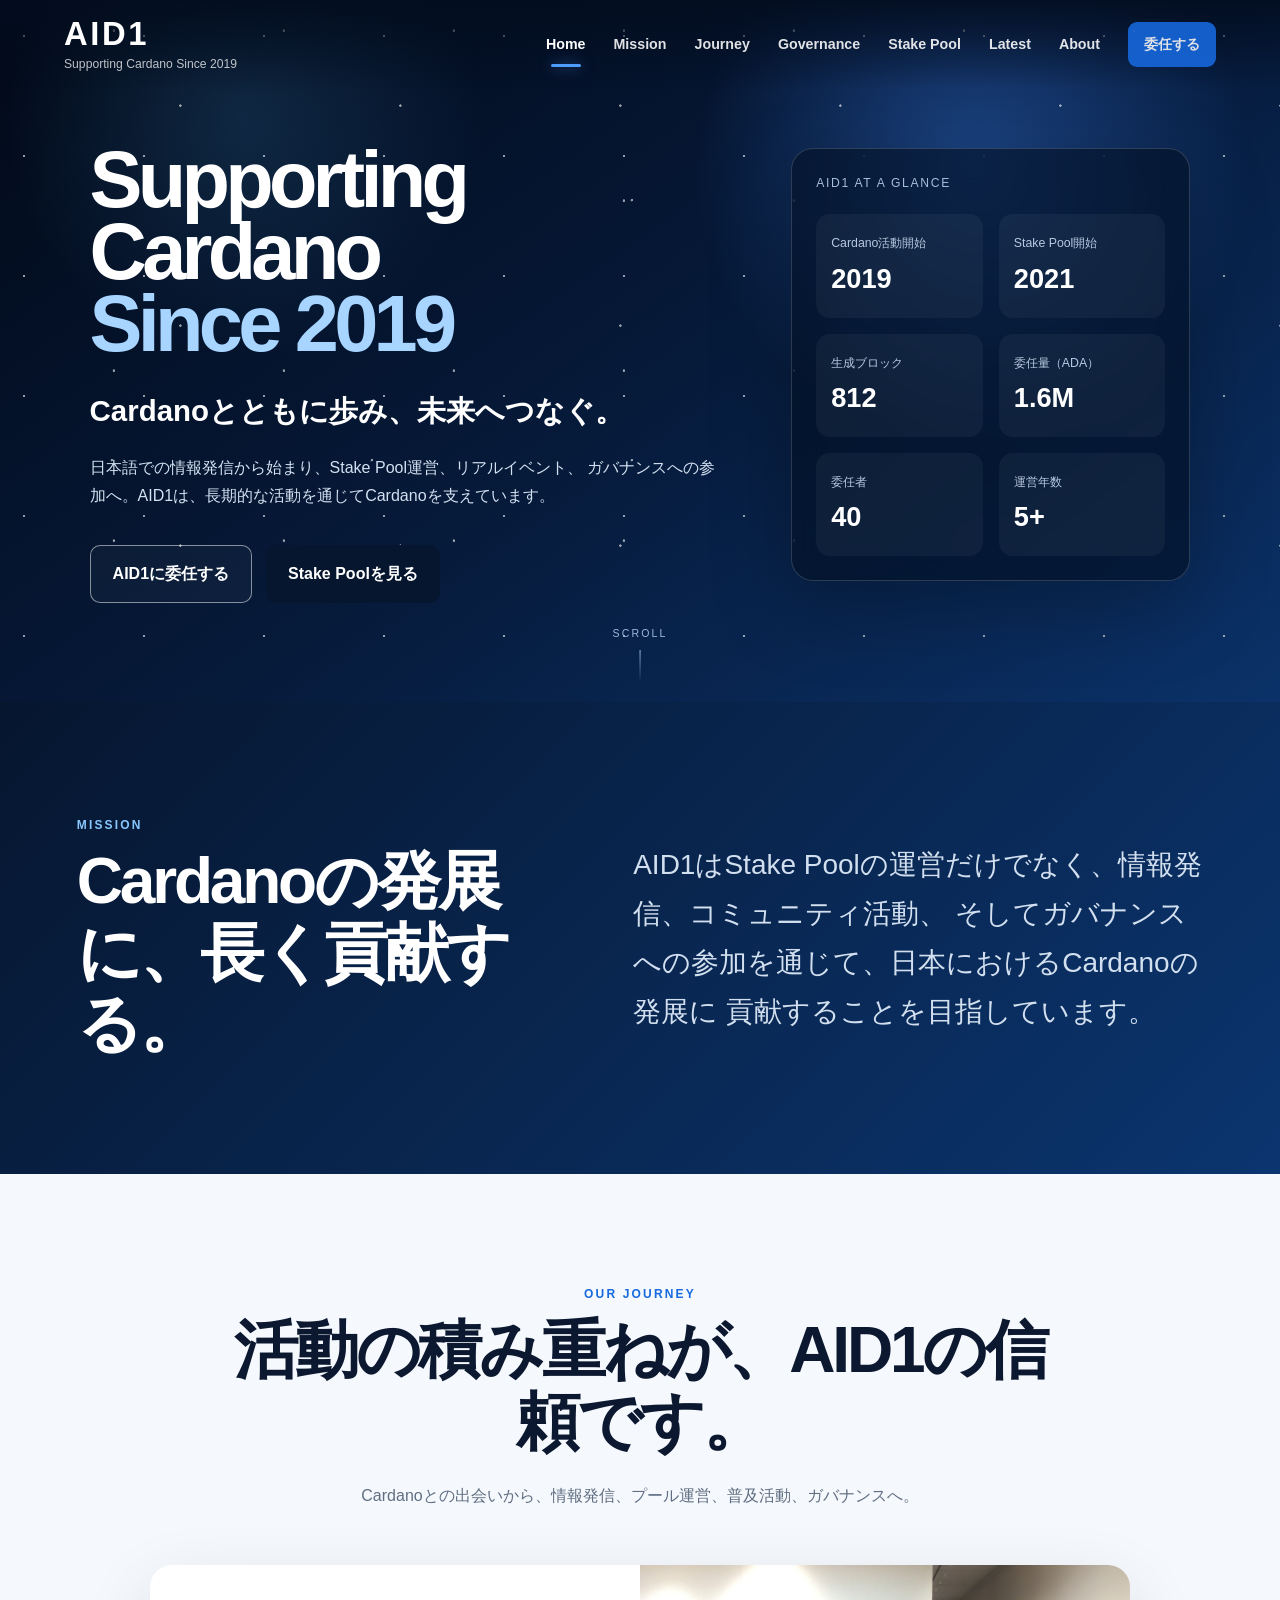
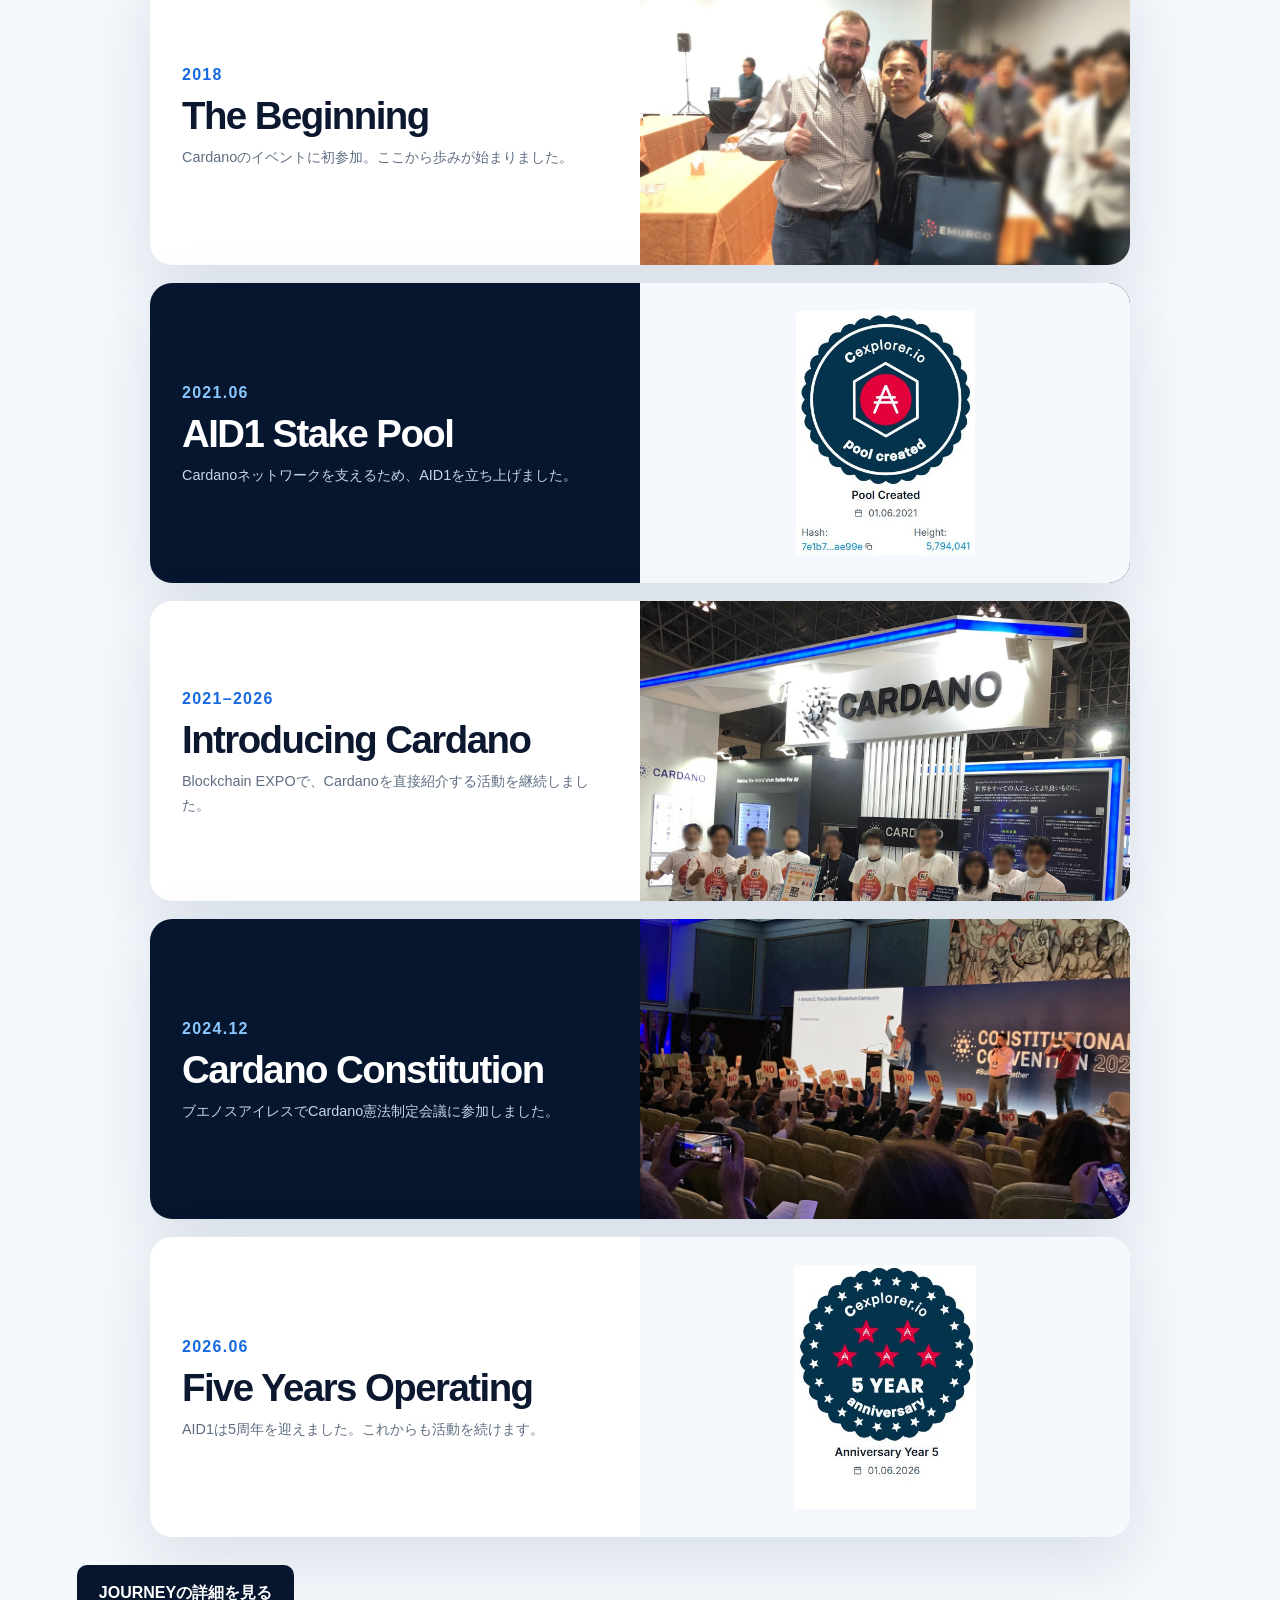
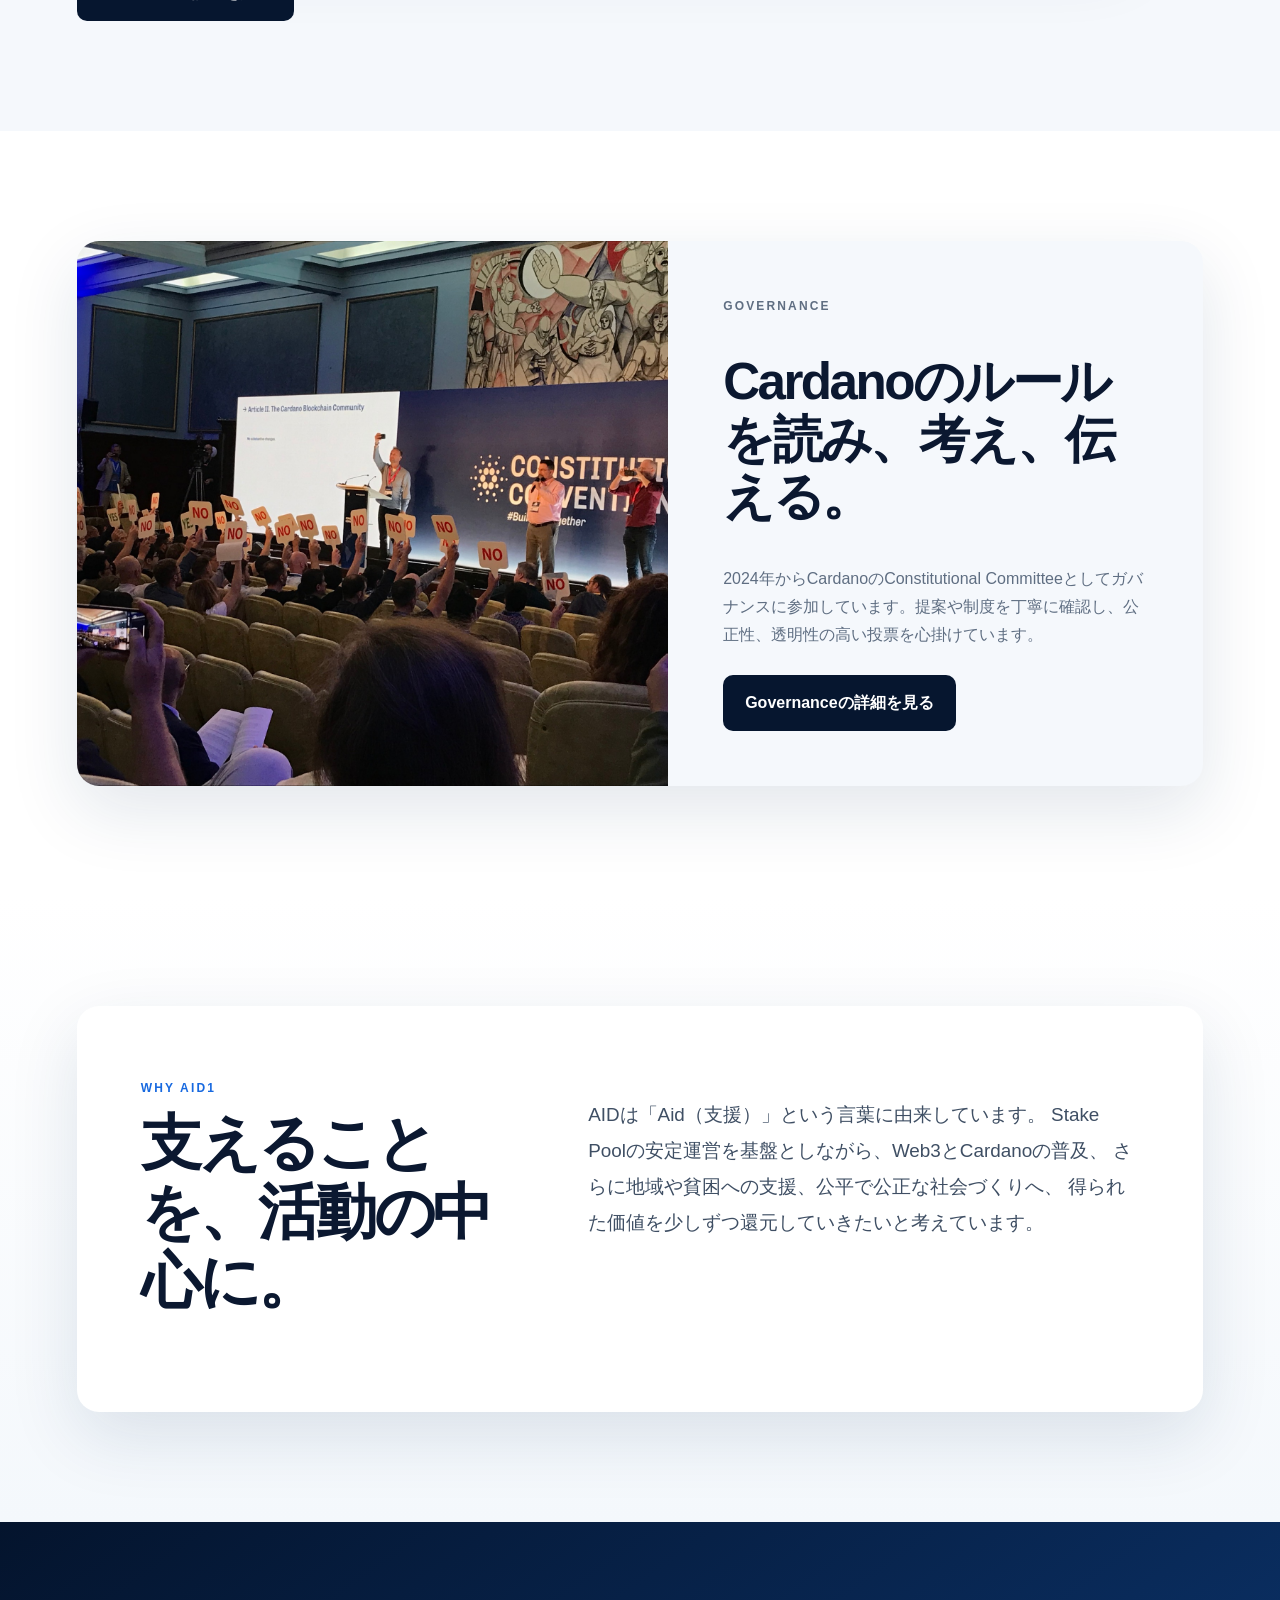
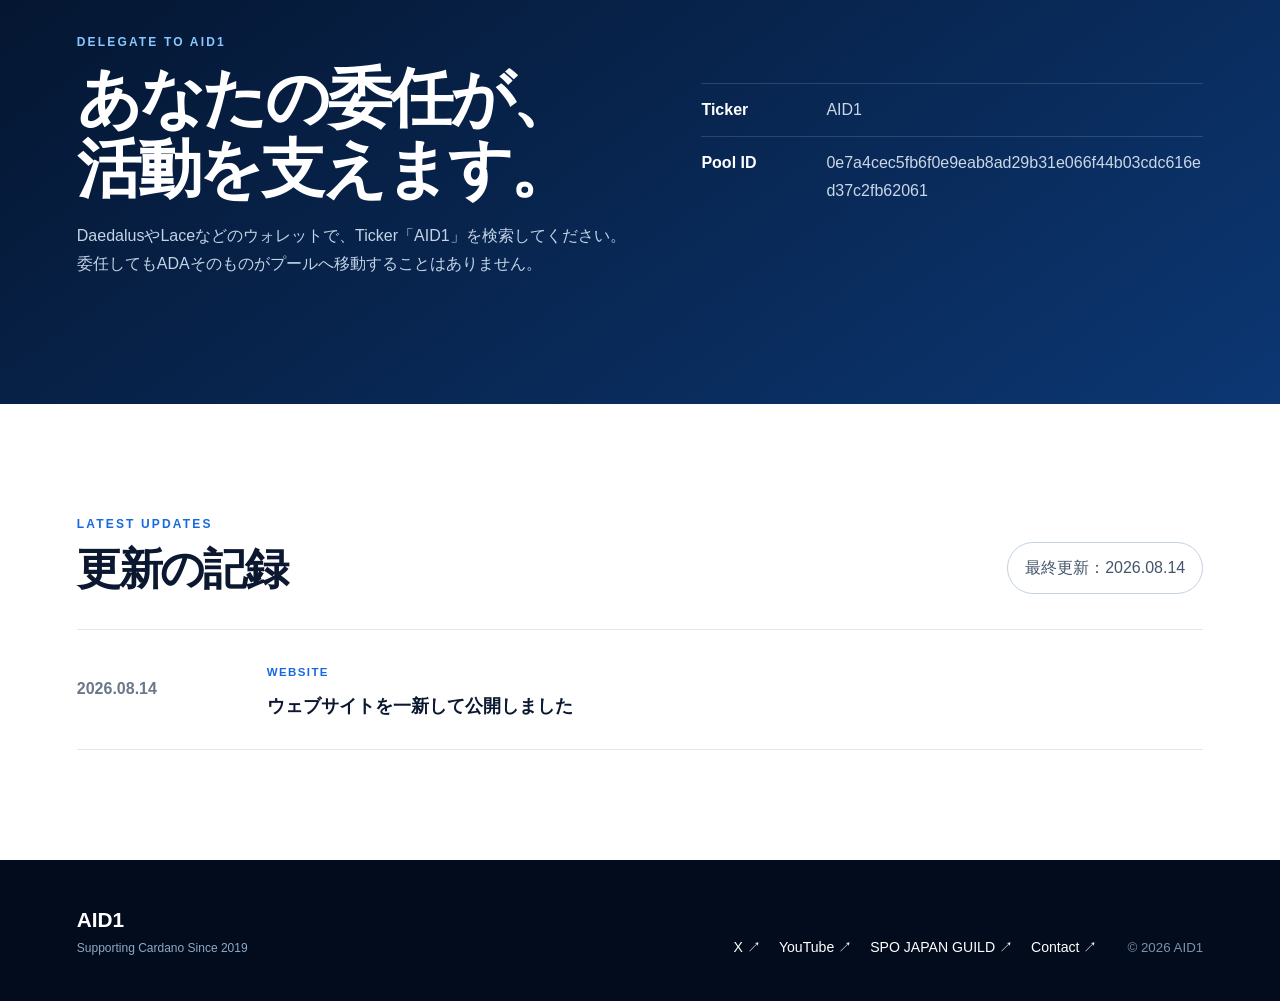
==== commit cbd64bae: "Update website to v5.6" ====
--- a/index.html
+++ b/index.html
@@ -50,6 +50,7 @@
         </p>
         <div class="hero-actions">
           <a class="button button-outline" href="#delegate">AID1に委任する</a>
+          <a class="button button-dark" href="stake-pool.html">Stake Poolを見る</a>
         </div>
       </div>
 
@@ -180,41 +181,6 @@
       </div>
     </section>
 
-    <section class="section pool" id="pool">
-      <div class="pool-heading reveal">
-        <div>
-          <p class="overline overline-blue">AID1 Stake Pool</p>
-          <h2>安定した運営を、これからも。</h2>
-        </div>
-        <img src="assets/pool-5years-2026.jpg" alt="AID1 5周年バッジ">
-      </div>
-
-      <div class="pool-metrics reveal">
-        <div><span>運営開始</span><strong>2021年6月1日</strong></div>
-        <div><span>総ブロック数</span><strong>812</strong></div>
-        <div><span>固定手数料</span><strong>340 ADA</strong></div>
-        <div><span>変動手数料</span><strong>1%</strong></div>
-        <div><span>委任量</span><strong>1.6M ADA</strong></div>
-        <div><span>委任者数</span><strong>40</strong></div>
-      </div>
-
-      <div class="pool-detail-link reveal">
-        <a class="button button-dark" href="stake-pool.html">Stake Poolの詳細を見る</a>
-      </div>
-
-      <div class="external-links reveal">
-        <a href="https://pool.pm/pool1peayemzlkmcwn64c455mx8sxdaztq0xuv9hdxlp0kcsxz57up3z" target="_blank" rel="noopener">
-          Pool.pm <span>↗</span>
-        </a>
-        <a href="https://cexplorer.io/pool/pool1peayemzlkmcwn64c455mx8sxdaztq0xuv9hdxlp0kcsxz57up3z" target="_blank" rel="noopener">
-          CExplorer <span>↗</span>
-        </a>
-        <a href="https://adastat.net/pools/0e7a4cec5fb6f0e9eab8ad29b31e066f44b03cdc616ed37c2fb62061" target="_blank" rel="noopener">
-          ADAStat <span>↗</span>
-        </a>
-      </div>
-    </section>
-
 <section class="section why-aid1" id="why">
       <div class="why-card reveal">
         <div>
@@ -269,22 +235,14 @@
           <h2>更新の記録</h2>
         </div>
         <button class="history-button" type="button" data-history-open>
-          最終更新：2026.08.04
+          最終更新：2026.08.14
         </button>
       </div>
 
       <div class="update-list">
         <article class="update-item reveal">
-          <time datetime="2026-08-04">2026.08.04</time>
-          <div><span>Website</span><h3>Journeyの5カードを同じ大きさへ統一</h3></div>
-        </article>
-        <article class="update-item reveal">
-          <time datetime="2026-08-03">2026.08.03</time>
-          <div><span>Archive</span><h3>AID1 Website用の写真整理を開始</h3></div>
-        </article>
-        <article class="update-item reveal">
-          <time datetime="2026-06-01">2026.06.01</time>
-          <div><span>Stake Pool</span><h3>AID1 Stake Poolが運営5周年</h3></div>
+          <time datetime="2026-08-14">2026.08.14</time>
+          <div><span>Website</span><h3>ウェブサイトを一新して公開しました</h3></div>
         </article>
       </div>
     </section>
@@ -313,7 +271,7 @@
       <button type="button" class="dialog-close" aria-label="閉じる" data-history-close>×</button>
     </div>
     <ol>
-      <li><time>2026.08.04</time><span>Journeyの5カードを同じ大きさへ統一</span></li>
+      <li><time>2026.08.14</time><span>ウェブサイトを一新して公開しました</span></li>
       <li><time>2026.08.03</time><span>サイト構成と写真管理方針を確定</span></li>
       <li><time>2026.08.01</time><span>AID1 Website Projectを開始</span></li>
     </ol>
--- a/styles.css
+++ b/styles.css
@@ -2134,3 +2134,14 @@
     min-height:210px !important;
   }
 }
+
+
+/* ===== Version 5.6 ===== */
+/* Governance: calm near-square / slightly landscape cards */
+@media(min-width:760px){
+  .governance-role .governance-role-card{
+    min-height:0 !important;
+    aspect-ratio:1.15 / 1 !important;
+    padding:28px 30px !important;
+  }
+}
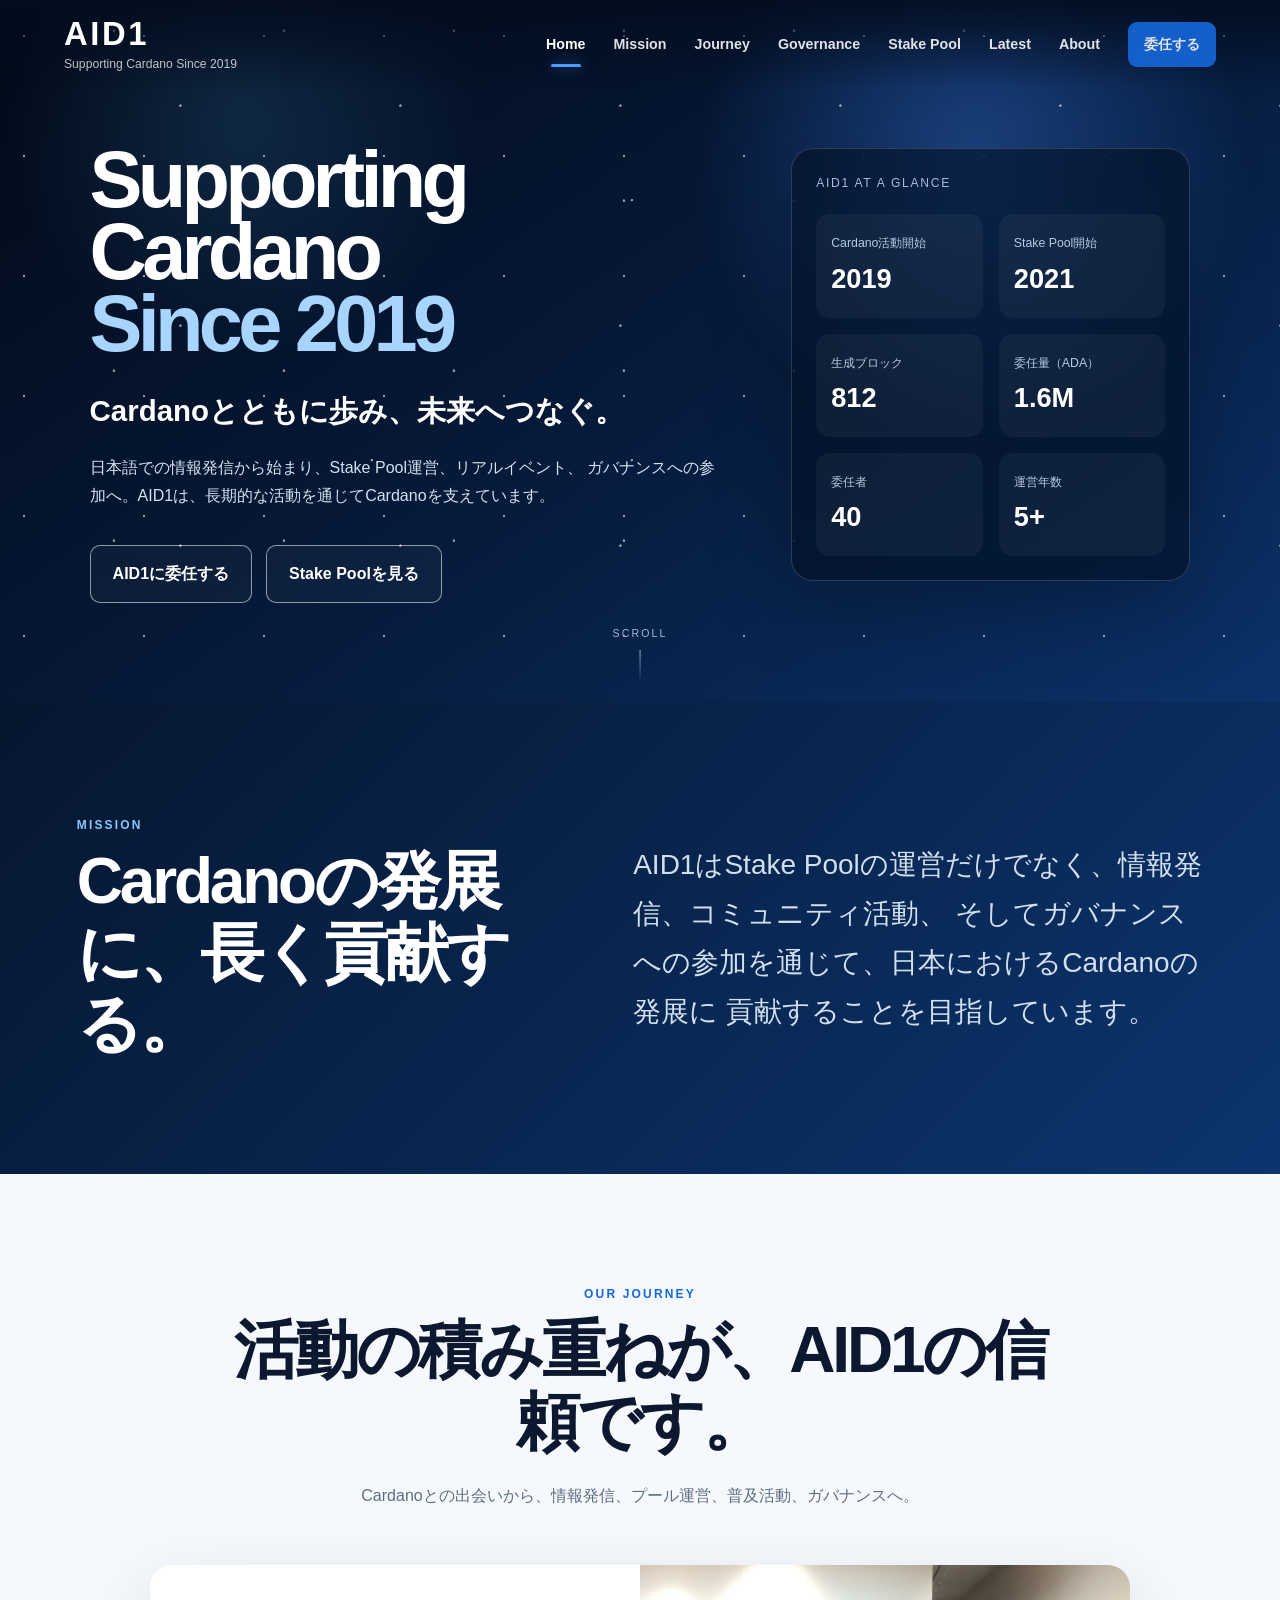
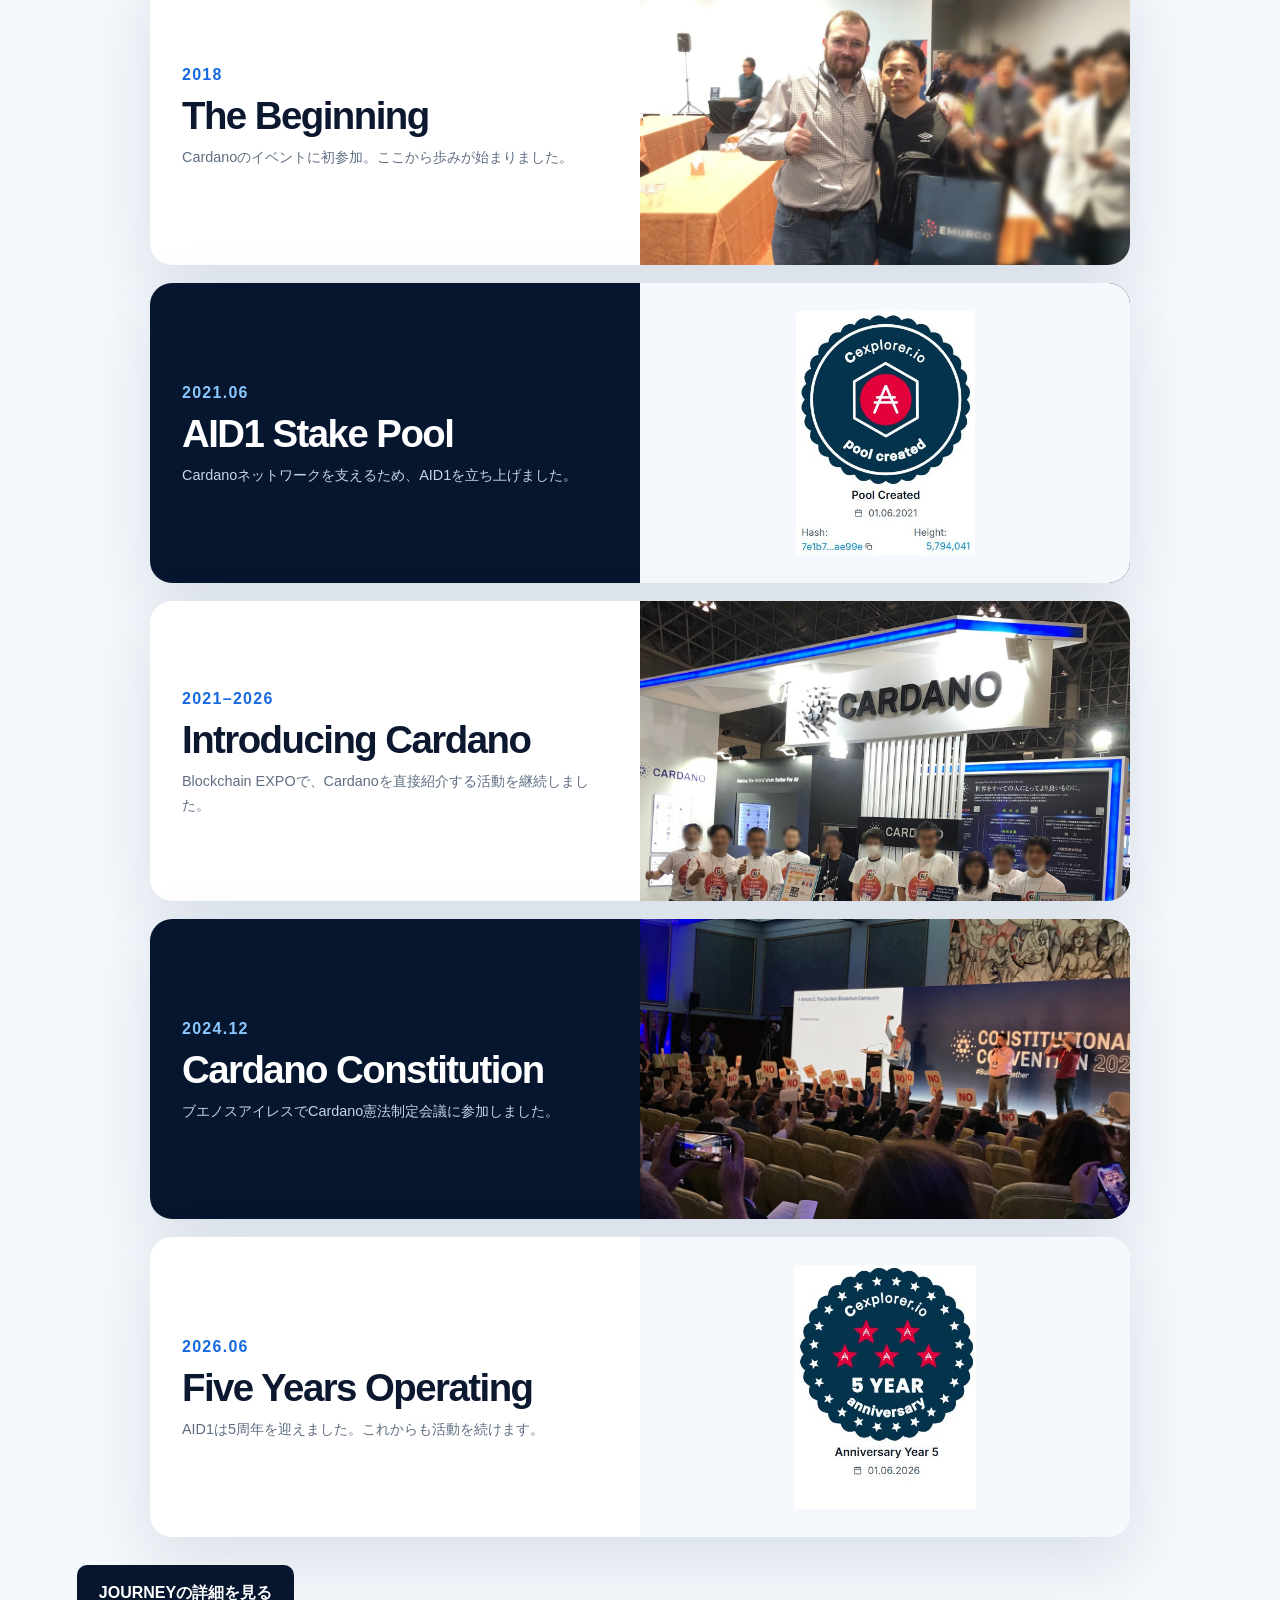
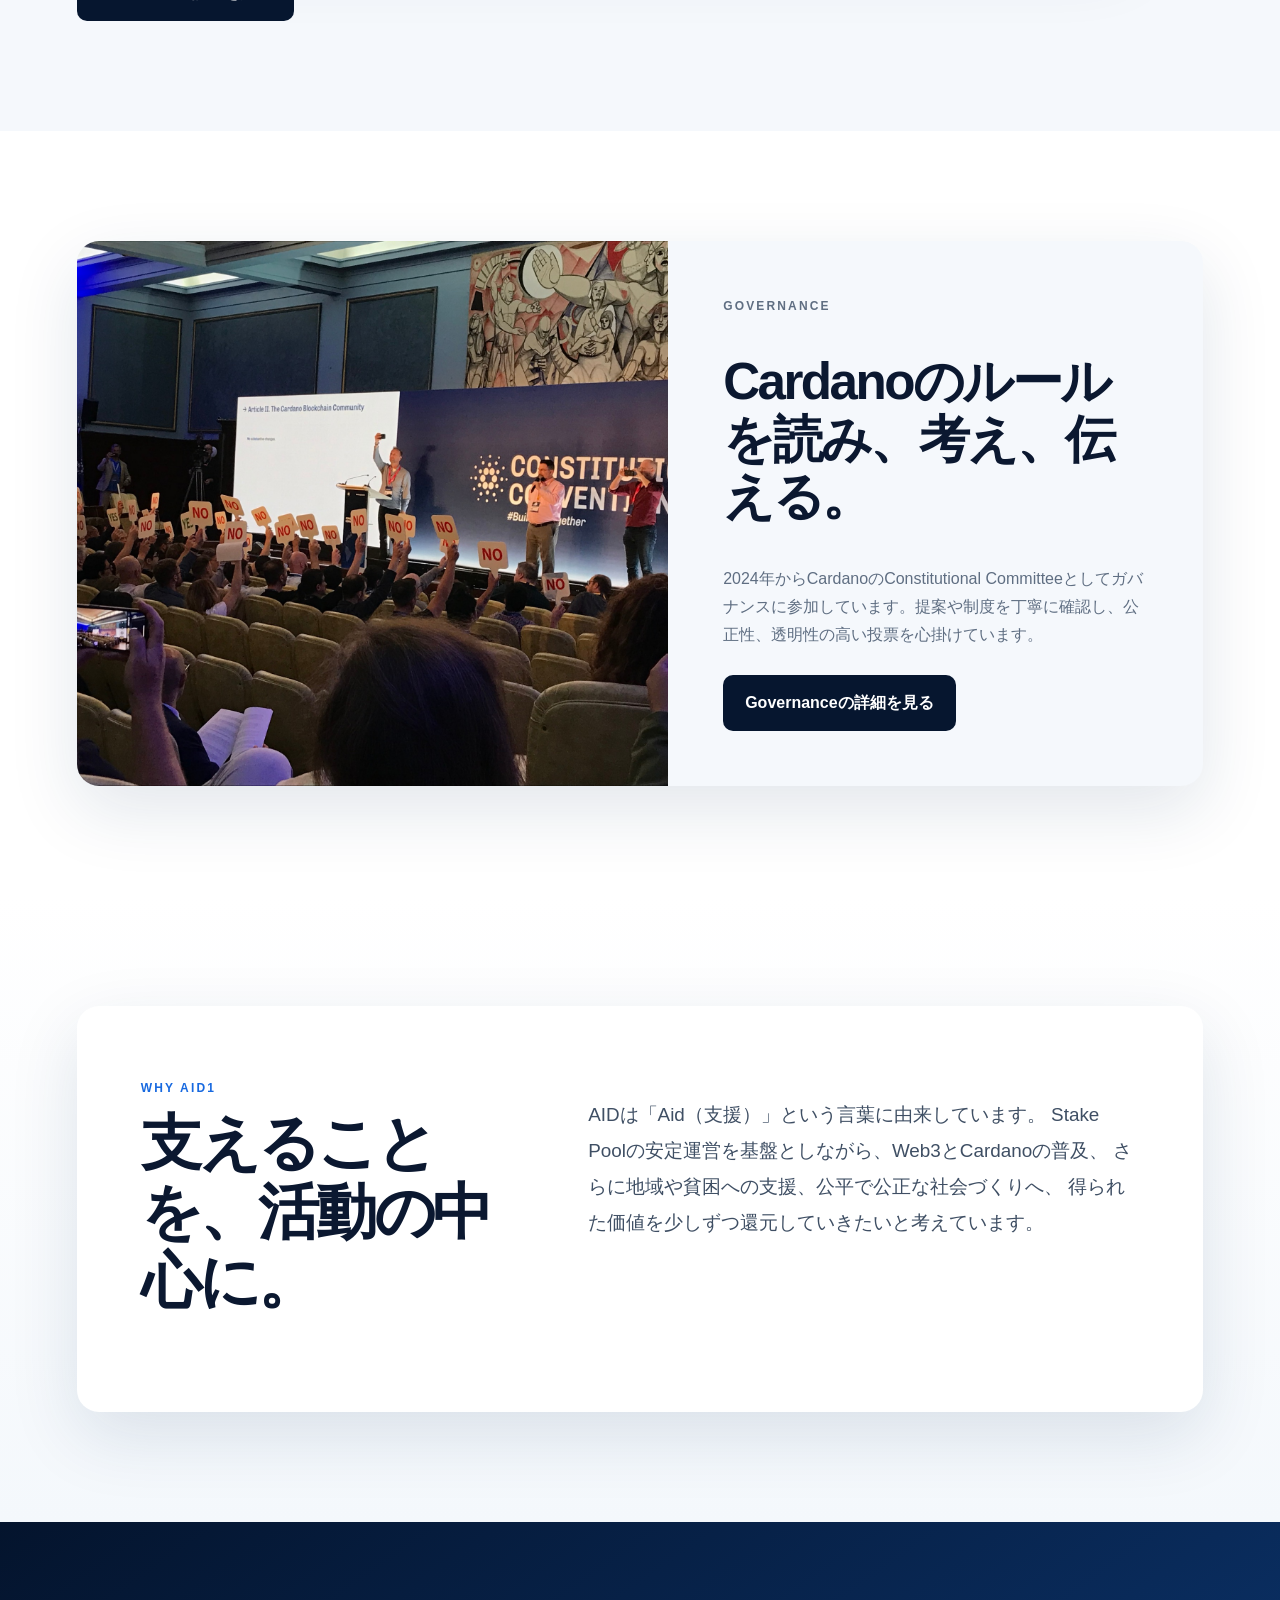
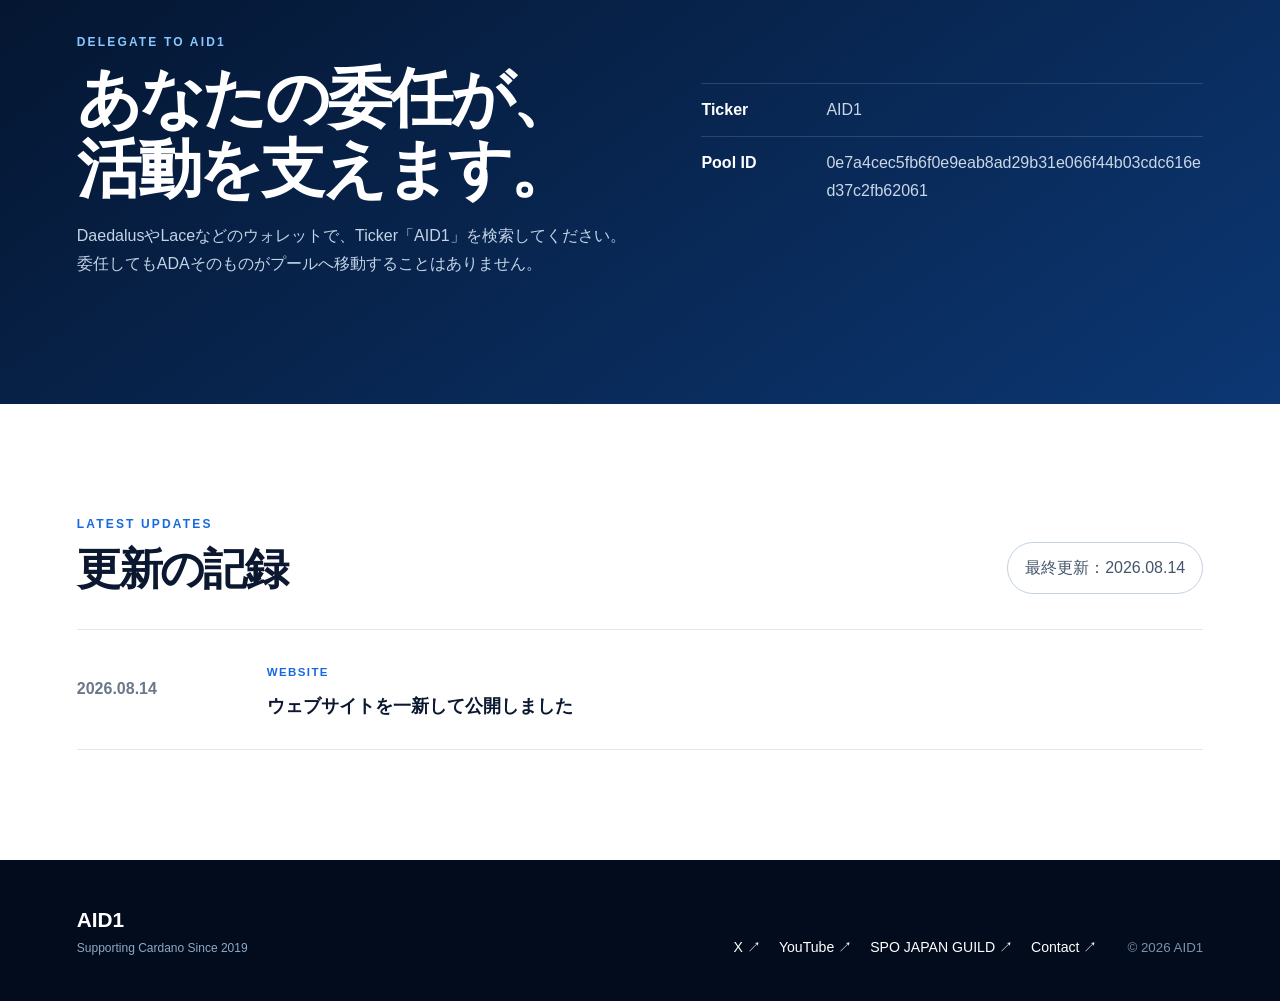
==== commit 8011a0a7: "Update website to v5.7" ====
--- a/index.html
+++ b/index.html
@@ -50,7 +50,7 @@
         </p>
         <div class="hero-actions">
           <a class="button button-outline" href="#delegate">AID1に委任する</a>
-          <a class="button button-dark" href="stake-pool.html">Stake Poolを見る</a>
+          <a class="button button-outline" href="stake-pool.html">Stake Poolを見る</a>
         </div>
       </div>
 
--- a/styles.css
+++ b/styles.css
@@ -2145,3 +2145,66 @@
     padding:28px 30px !important;
   }
 }
+
+
+/* ===== Version 5.7 corrections ===== */
+
+/* "憲法委員とは？" — use the wider, calmer card layout shown in the reference */
+.governance-role .governance-role-grid{
+  width:min(var(--max), calc(100% - 64px)) !important;
+  max-width:var(--max) !important;
+  margin:0 auto !important;
+  display:grid !important;
+  grid-template-columns:repeat(3,minmax(0,1fr)) !important;
+  gap:24px !important;
+  align-items:stretch !important;
+}
+.governance-role .governance-role-card{
+  width:100% !important;
+  min-height:300px !important;
+  aspect-ratio:auto !important;
+  padding:44px 40px !important;
+  border-radius:0 !important;
+  border-top:4px solid var(--blue) !important;
+  background:#fff !important;
+  color:var(--ink) !important;
+  box-shadow:var(--shadow) !important;
+  display:flex !important;
+  flex-direction:column !important;
+  justify-content:flex-start !important;
+  align-items:flex-start !important;
+  text-align:left !important;
+}
+.governance-role .governance-role-card span{
+  color:var(--blue) !important;
+  font-weight:800 !important;
+}
+.governance-role .governance-role-card h3{
+  margin:26px 0 18px !important;
+  font-size:1.28rem !important;
+  line-height:1.45 !important;
+}
+.governance-role .governance-role-card p{
+  margin:0 !important;
+  color:var(--muted) !important;
+  line-height:1.8 !important;
+  font-size:1rem !important;
+}
+@media(max-width:900px){
+  .governance-role .governance-role-grid{
+    grid-template-columns:1fr !important;
+    width:min(92vw,720px) !important;
+  }
+  .governance-role .governance-role-card{
+    min-height:0 !important;
+    padding:30px !important;
+  }
+}
+
+/* HOME hero CTAs — make both buttons use the same outlined style */
+.hero-actions .button{
+  border:1px solid rgba(255,255,255,.55) !important;
+  color:#fff !important;
+  background:rgba(255,255,255,.03) !important;
+  box-shadow:none !important;
+}
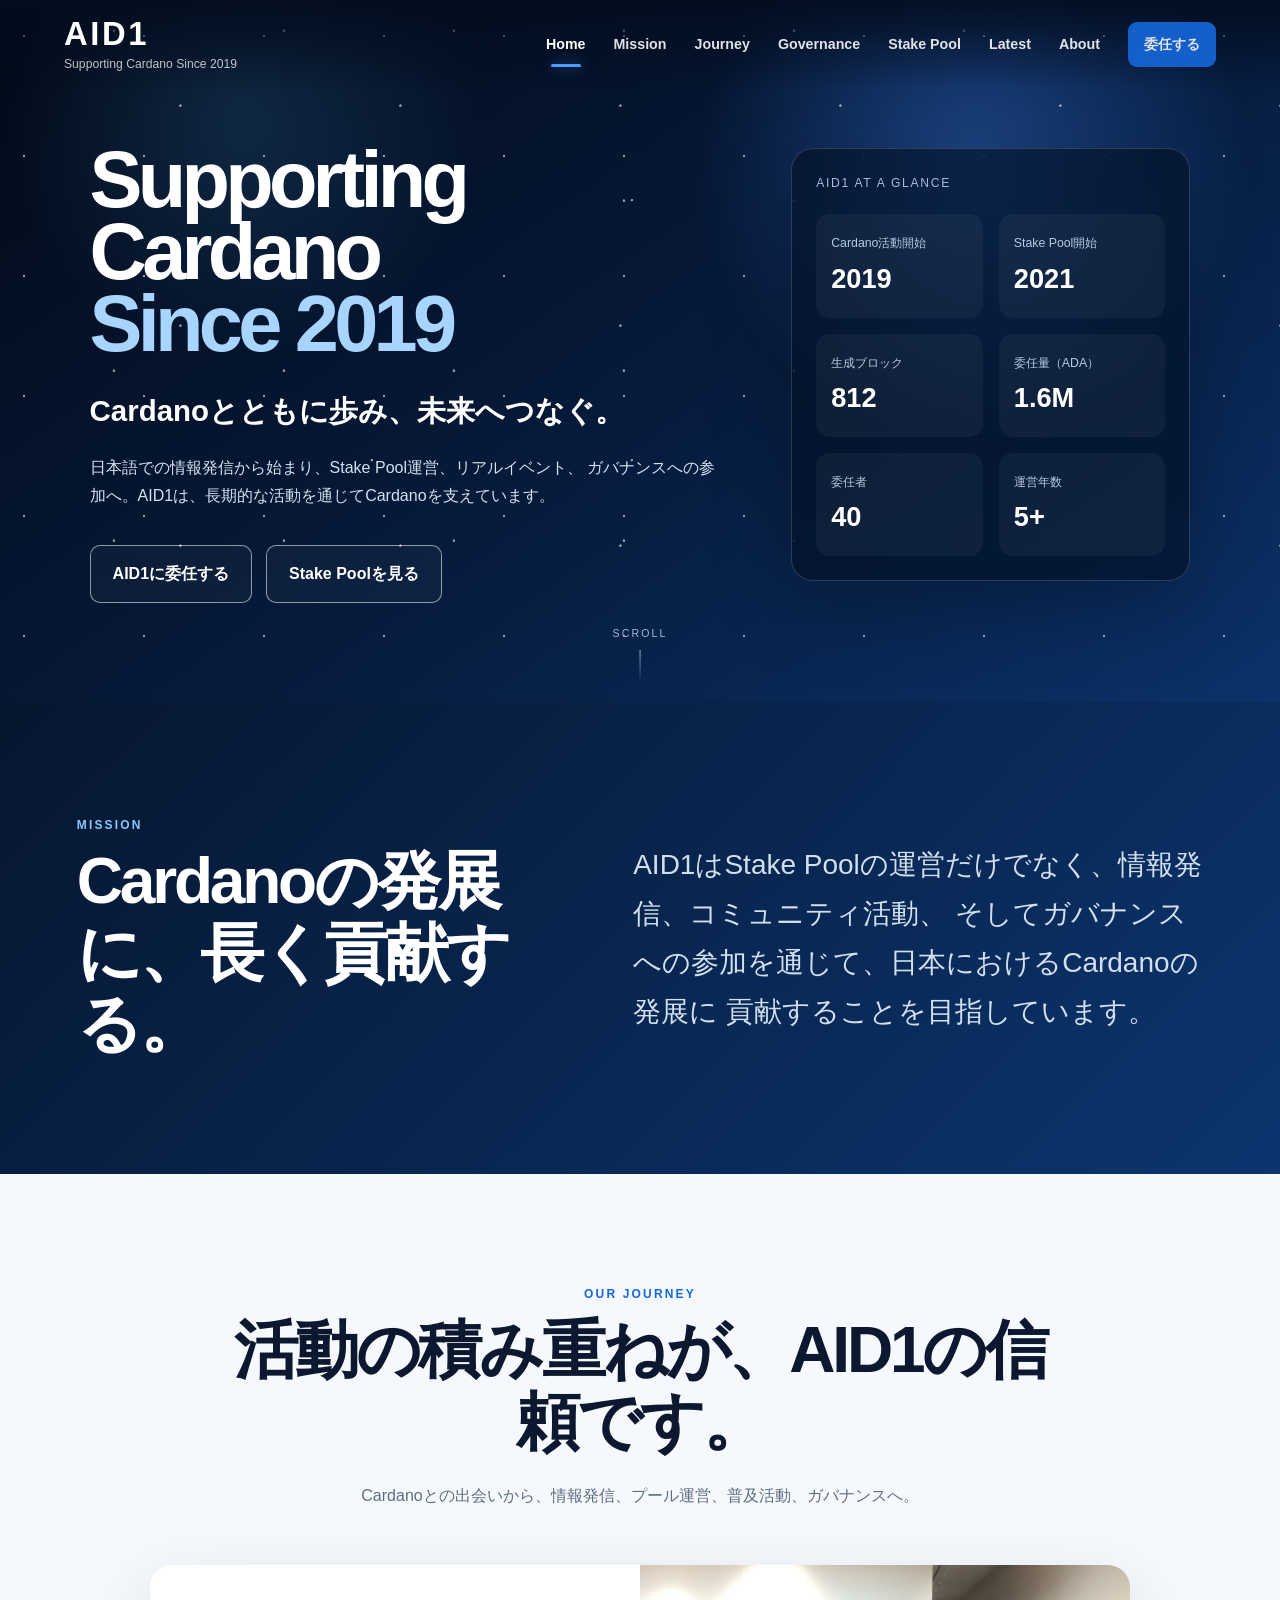
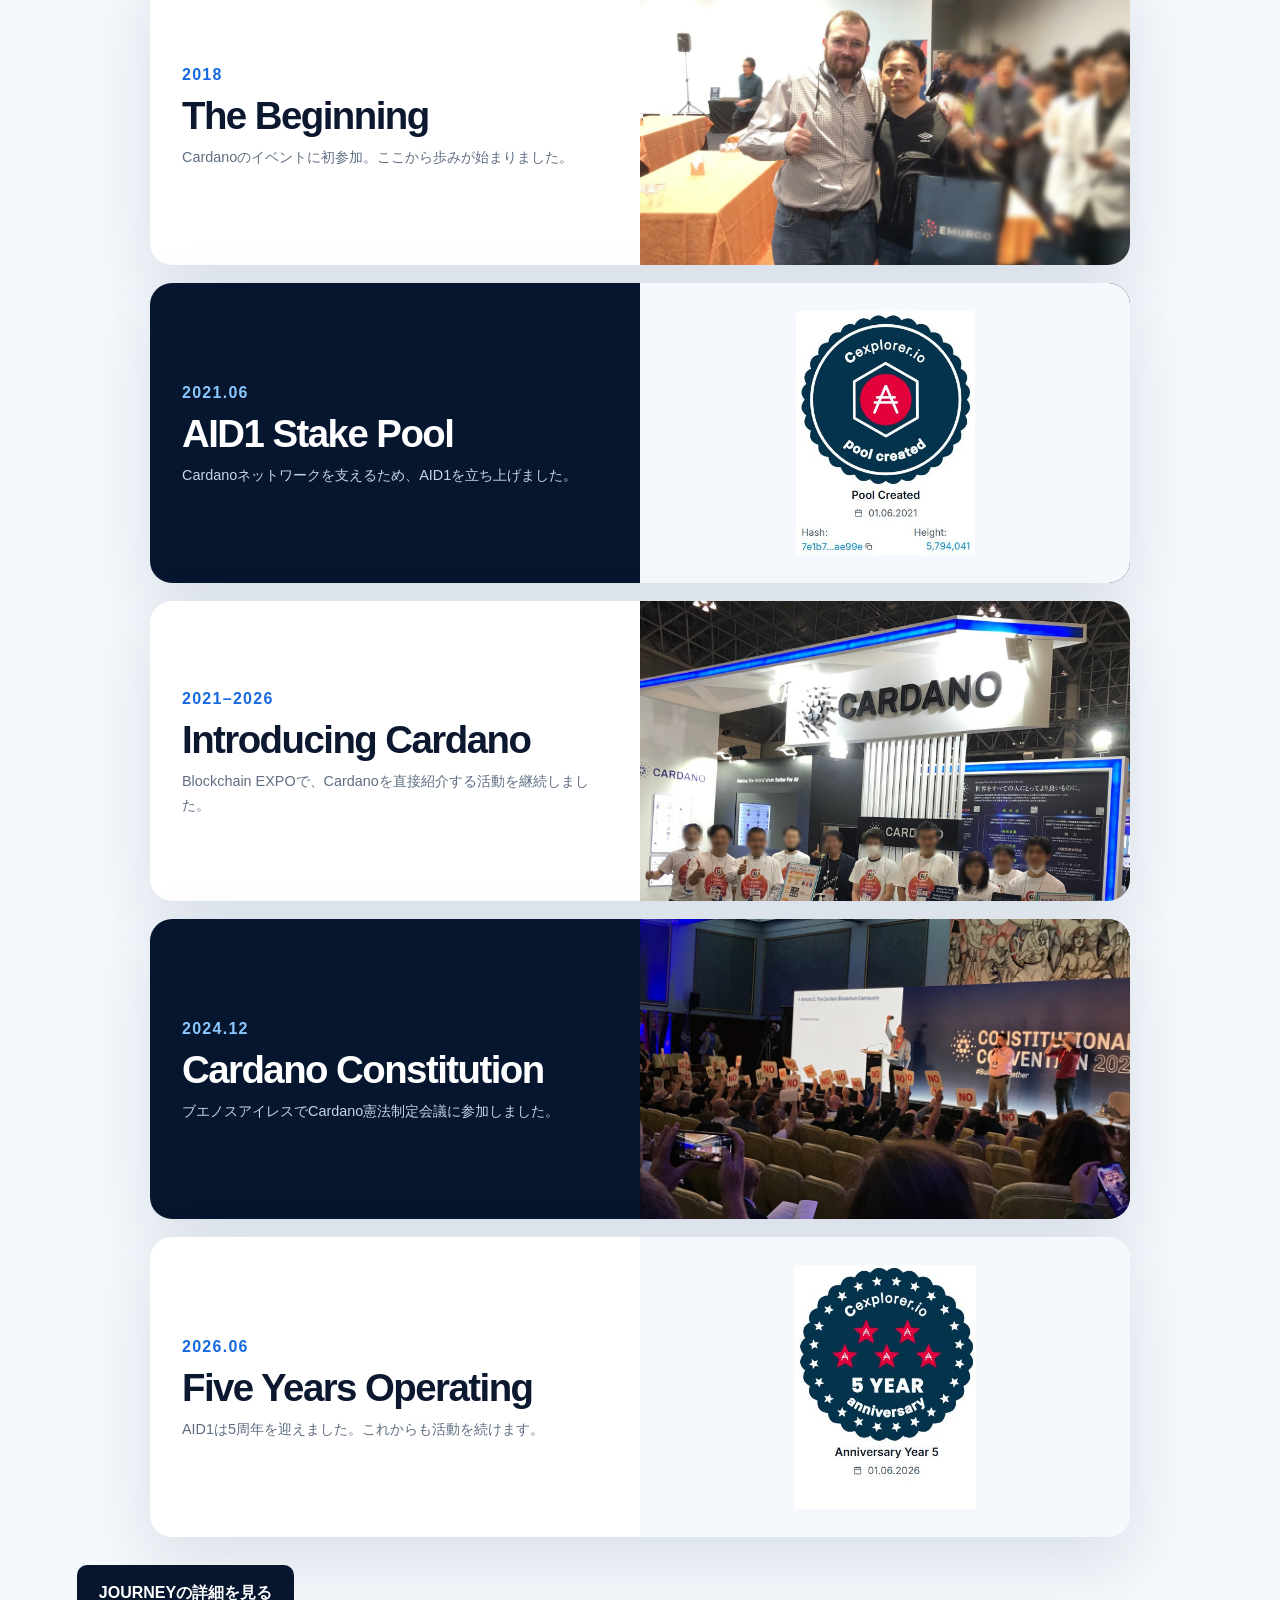
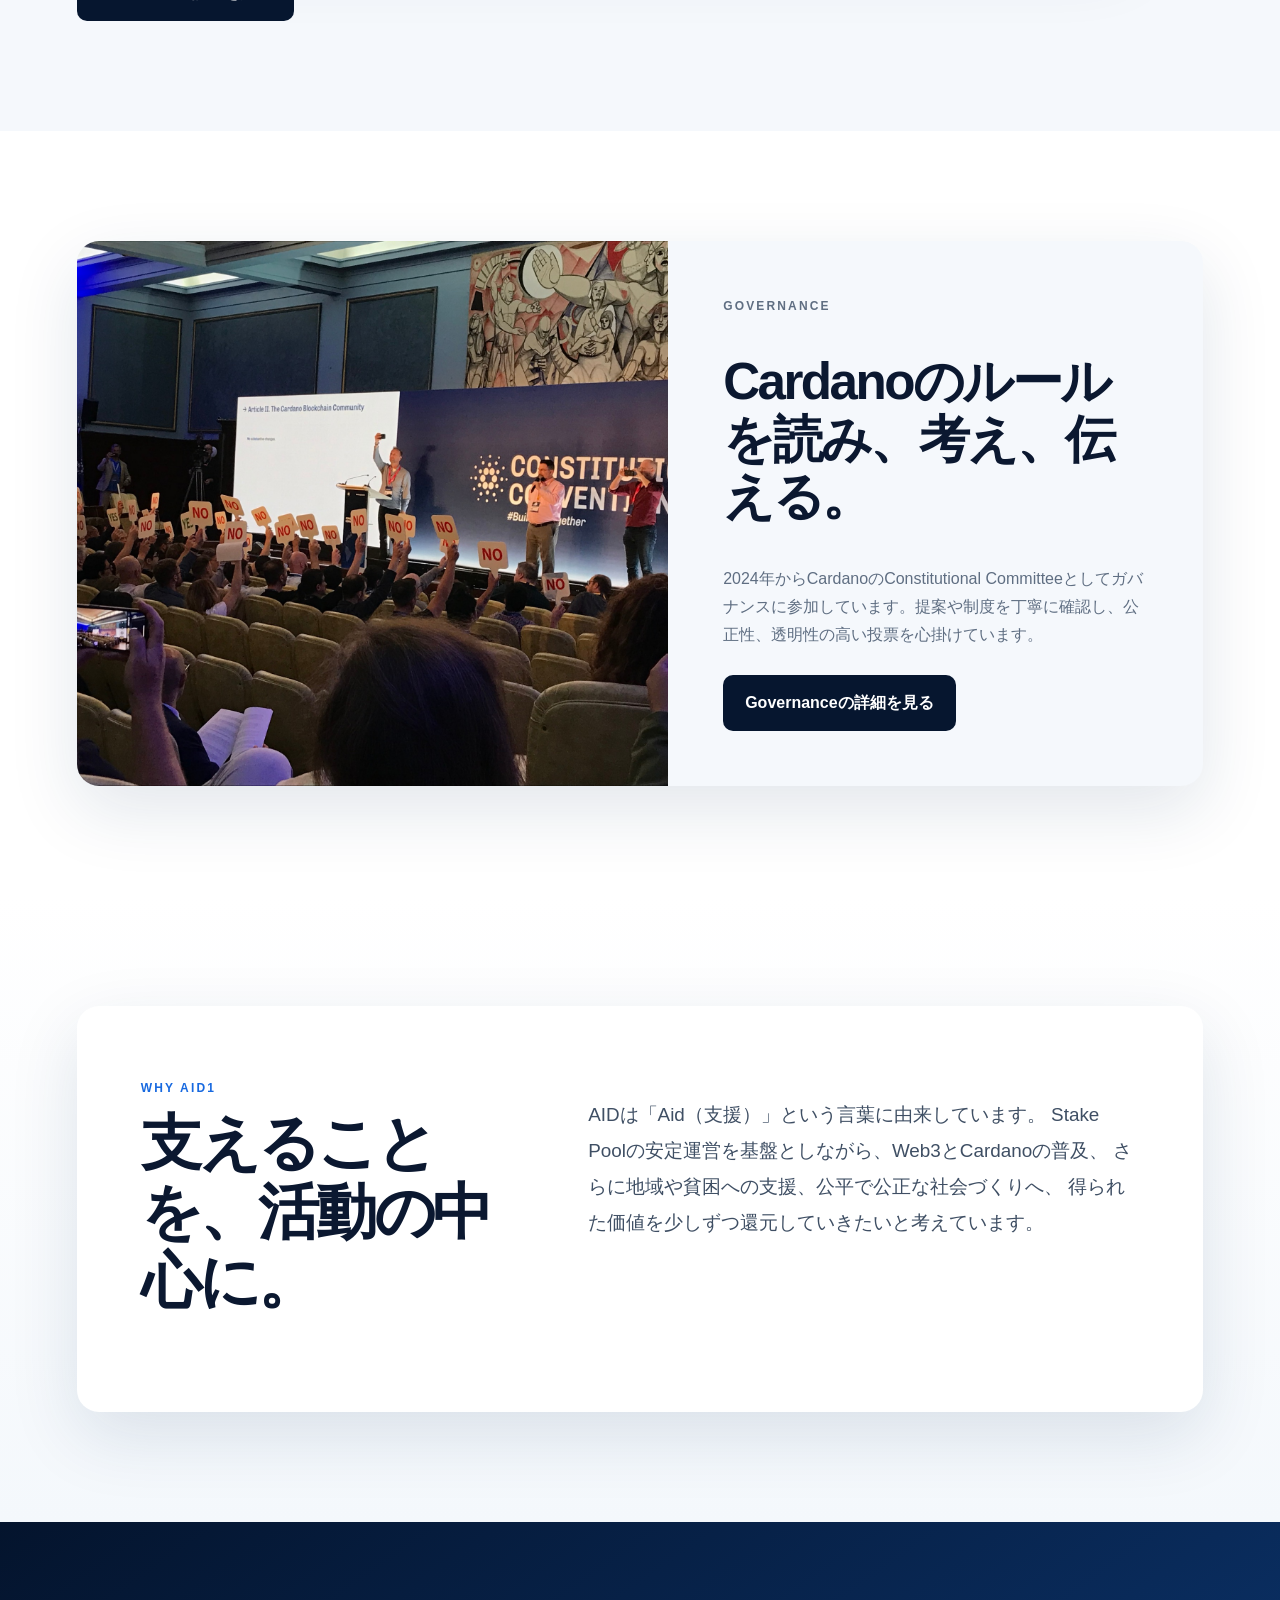
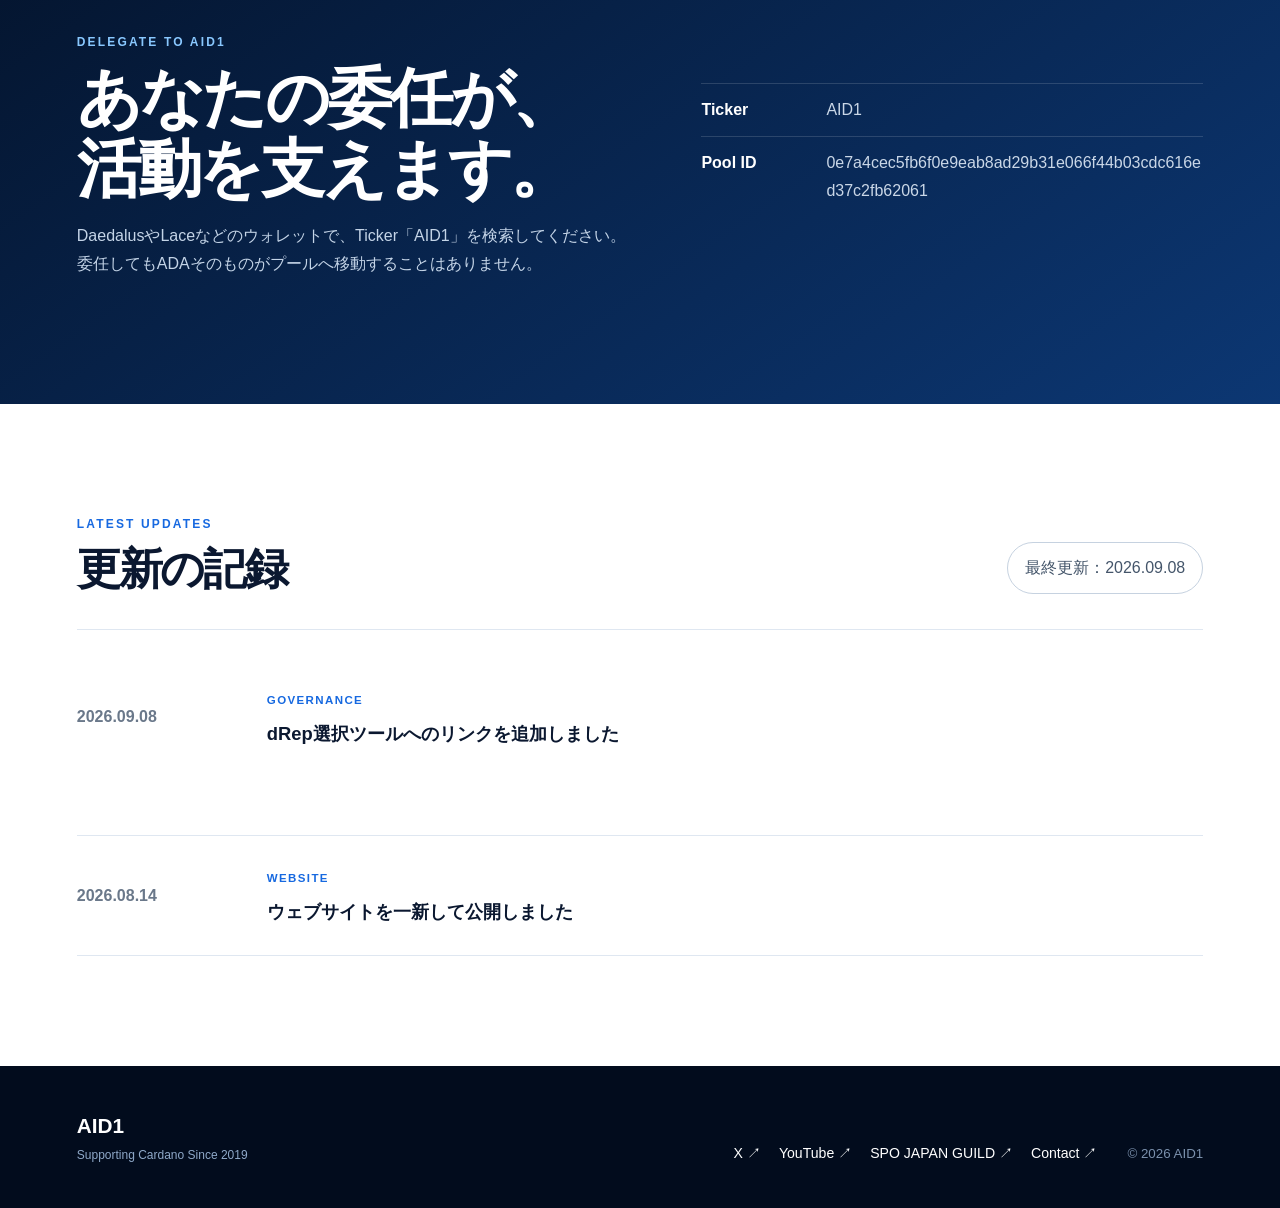
==== commit 3f7a5a2e: "Update index.html adjust" ====
--- a/index.html
+++ b/index.html
@@ -235,11 +235,16 @@
           <h2>更新の記録</h2>
         </div>
         <button class="history-button" type="button" data-history-open>
-          最終更新：2026.08.14
+          最終更新：2026.09.08
         </button>
       </div>
 
       <div class="update-list">
+　　　　<article class="update-item reveal">
+         <time datetime="2026-09-08">2026.09.08</time>
+         <div><span>Governance</span><h3>dRep選択ツールへのリンクを追加しました</h3></div>
+ 　　   </article>
+        
         <article class="update-item reveal">
           <time datetime="2026-08-14">2026.08.14</time>
           <div><span>Website</span><h3>ウェブサイトを一新して公開しました</h3></div>
@@ -257,7 +262,7 @@
       <a href="https://x.com/shuwaku2" target="_blank" rel="noopener">X ↗</a>
       <a href="https://www.youtube.com/channel/UC-I6QtYNZDnPlsbpNulwnJg" target="_blank" rel="noopener">YouTube ↗</a>
       <a href="https://spojapanguild.net/" target="_blank" rel="noopener">SPO JAPAN GUILD ↗</a>
-      <a href="https://docs.google.com/forms/d/1nCyrLJKJ9_V_k_ci-O0uqZuv5RLk3QEMDrqTCii9G8w/edit" target="_blank" rel="noopener">Contact ↗</a>
+      <a href="https://docs.google.com/forms/d/e/1FAIpQLSclyWUXhtwRU5c9HEgigheav-uTmhNKpQemnAk3iI0UZRN9fw/viewform?usp=header" target="_blank" rel="noopener">Contact ↗</a>
     </div>
     <small>© 2026 AID1</small>
   </footer>
@@ -271,6 +276,7 @@
       <button type="button" class="dialog-close" aria-label="閉じる" data-history-close>×</button>
     </div>
     <ol>
+      <li><time>2026.09.08</time><span>dRep選択ツールへのリンクを追加</span></li>
       <li><time>2026.08.14</time><span>ウェブサイトを一新して公開しました</span></li>
       <li><time>2026.08.03</time><span>サイト構成と写真管理方針を確定</span></li>
       <li><time>2026.08.01</time><span>AID1 Website Projectを開始</span></li>
--- a/styles.css
+++ b/styles.css
@@ -2045,6 +2045,7 @@
   font-size:clamp(2rem,3.4vw,3.2rem);
 }
 
+
 /* ===== Version 4.8 ===== */
 
 /* Top governance voting bodies: blue cards */
